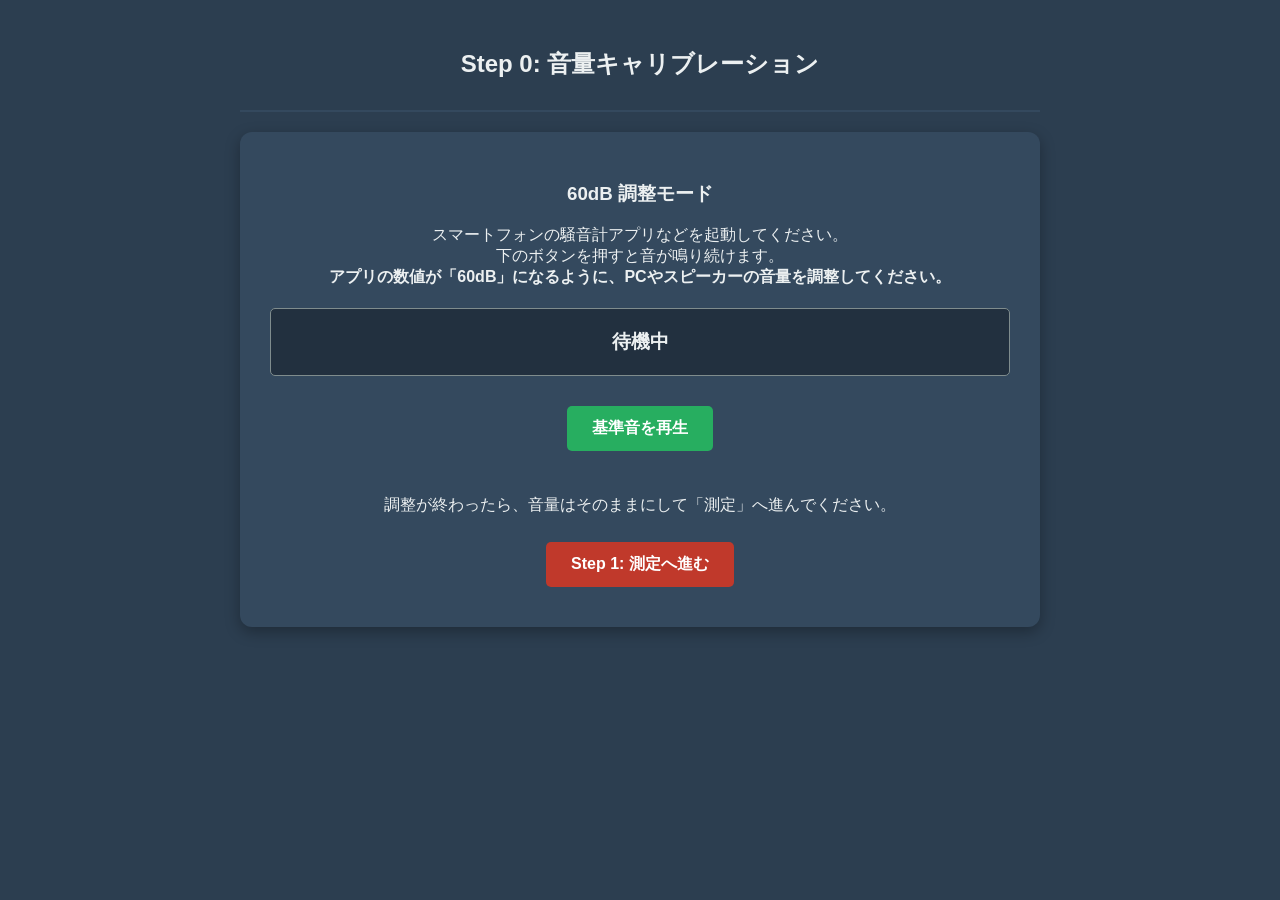
==== calibrate.html @ 786468cc "フォルダの整理" ====
<!DOCTYPE html>
<html lang="ja">
<head>
    <meta charset="UTF-8">
    <title>Step 0: Calibration</title>
    <link rel="stylesheet" href="css/style.css">
</head>
<body>
    <div class="container">
        <header>
            <h2>Step 0: 音量キャリブレーション</h2>
        </header>

        <div class="panel">
            <h3>60dB 調整モード</h3>
            <p>
                スマートフォンの騒音計アプリなどを起動してください。<br>
                下のボタンを押すと音が鳴り続けます。<br>
                <strong>アプリの数値が「60dB」になるように、PCやスピーカーの音量を調整してください。</strong>
            </p>
            
            <div id="statusBox" class="status-box">待機中</div>

            <button id="btnToggleRef" class="btn-primary">基準音を再生</button>
            <br><br>
            <p class="instruction">調整が終わったら、音量はそのままにして「測定」へ進んでください。</p>
            <button onclick="location.href='measure.html'" class="btn-secondary">Step 1: 測定へ進む</button>
        </div>
    </div>
    <script src="js/calibrate.js"></script>
</body>
</html>
---- css/style.css ----
/* style.css */
body {
    font-family: 'Helvetica Neue', Arial, sans-serif;
    background-color: #2c3e50;
    color: #ecf0f1;
    text-align: center;
    padding: 20px;
}

.container {
    max-width: 800px;
    margin: 0 auto;
}

header {
    margin-bottom: 20px;
    border-bottom: 2px solid #34495e;
    padding-bottom: 10px;
}

.panel {
    background: #34495e;
    padding: 30px;
    border-radius: 12px;
    box-shadow: 0 5px 15px rgba(0,0,0,0.3);
    margin-bottom: 20px;
}

.hidden { display: none !important; }

/* ボタン共通 */
button {
    padding: 12px 25px;
    font-size: 16px;
    border-radius: 5px;
    border: none;
    cursor: pointer;
    font-weight: bold;
    transition: 0.2s;
    margin: 10px;
}
.btn-primary { background-color: #27ae60; color: white; }
.btn-primary:hover { background-color: #2ecc71; }
.btn-primary:disabled { background-color: #7f8c8d; cursor: not-allowed; }
.btn-secondary { background-color: #c0392b; color: white; }

/* 測定用ステータス */
.status-box {
    background: #22303f;
    padding: 20px;
    margin: 20px 0;
    border-radius: 5px;
    border: 1px solid #7f8c8d;
    font-size: 1.2em;
    font-weight: bold;
}

/* ゲーム用ヘッダー情報 */
.game-header {
    display: flex;
    justify-content: space-around;
    background: #22303f;
    padding: 15px;
    border-radius: 8px;
    margin-bottom: 20px;
}
.stat-box { display: flex; flex-direction: column; }
.stat-box .label { font-size: 0.8em; color: #bdc3c7; }
.stat-box .value { font-size: 1.4em; font-weight: bold; color: #f1c40f; }

/* タイピングエリア */
.typing-area {
    background: #22303f;
    padding: 30px;
    border-radius: 8px;
    border: 2px solid #3e5871;
    margin-bottom: 20px;
}
.romaji-display {
    font-family: 'Courier New', monospace;
    font-size: 32px; /* 少し小さく調整 */
    font-weight: bold;
    letter-spacing: 2px;
    min-height: 50px;
    word-break: break-all;
}
.japanese-display {
    font-size: 24px;
    color: #95a5a6;
    margin-top: 10px;
}
.typed-char { color: #f1c40f; }
.untyped-char { color: #ecf0f1; opacity: 0.3; }

/* 聴覚フィードバック */
#hearingFeedback {
    position: fixed;
    top: 20px;
    right: 20px;
    padding: 15px 25px;
    border-radius: 8px;
    font-weight: bold;
    opacity: 0;
    transition: opacity 0.3s;
    z-index: 100;
}
.feedback-visible { opacity: 1 !important; }
.fb-good { background-color: #27ae60; color: white; }
.fb-miss { background-color: #c0392b; color: white; }
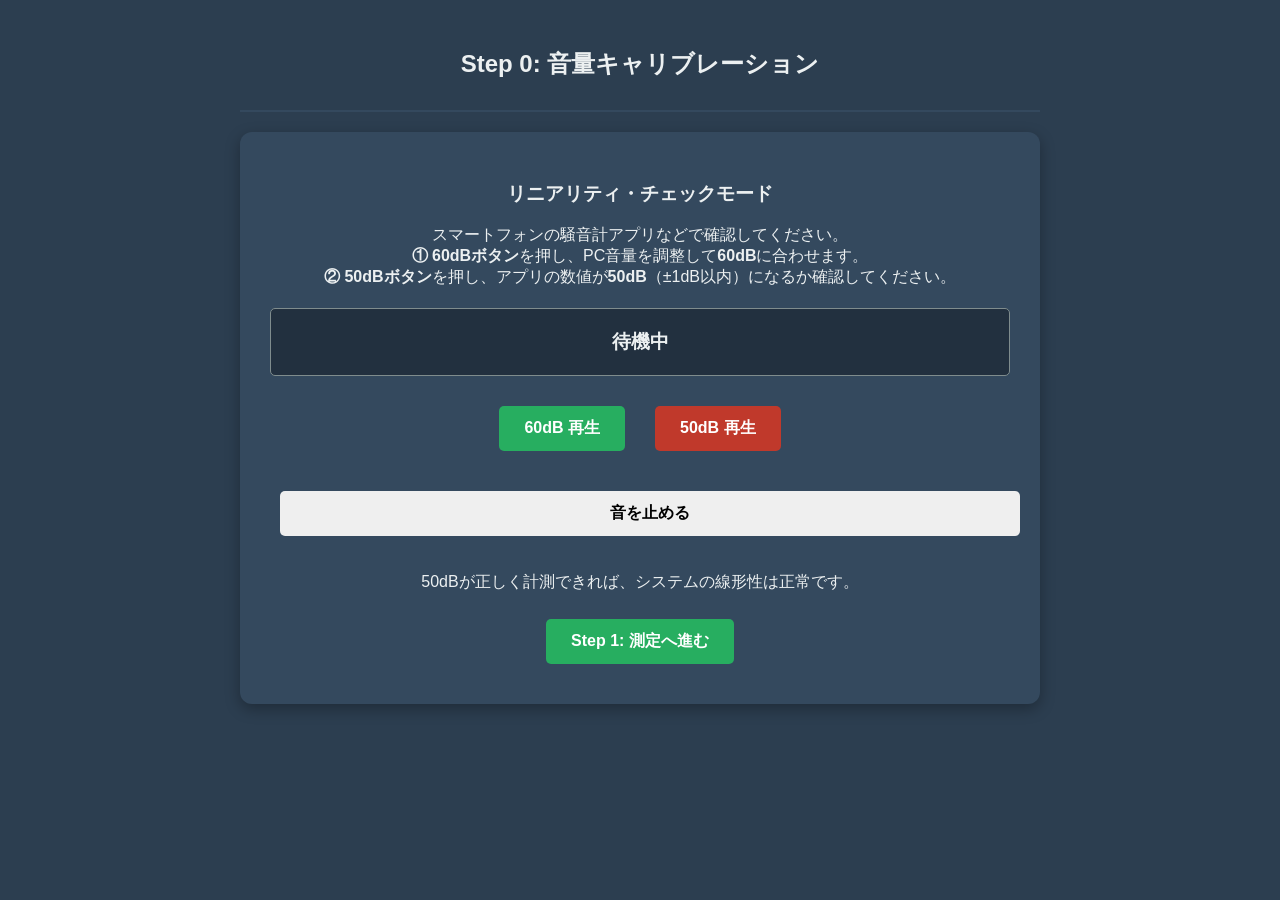
==== commit aabb59c9: "fix: 　スピーカーから出力する音を実験対象者が合わせることをやめ、固定するようにした。固定方法は、最初に60dbとなる音を出力し、それを音圧測定器で測定して60dbになるように測定する。それをクリ" ====
--- a/calibrate.html
+++ b/calibrate.html
@@ -12,19 +12,24 @@
         </header>
 
         <div class="panel">
-            <h3>60dB 調整モード</h3>
+            <h3>リニアリティ・チェックモード</h3>
             <p>
-                スマートフォンの騒音計アプリなどを起動してください。<br>
-                下のボタンを押すと音が鳴り続けます。<br>
-                <strong>アプリの数値が「60dB」になるように、PCやスピーカーの音量を調整してください。</strong>
+                スマートフォンの騒音計アプリなどで確認してください。<br>
+                <strong>① 60dBボタン</strong>を押し、PC音量を調整して<strong>60dB</strong>に合わせます。<br>
+                <strong>② 50dBボタン</strong>を押し、アプリの数値が<strong>50dB</strong>（±1dB以内）になるか確認してください。
             </p>
             
             <div id="statusBox" class="status-box">待機中</div>
 
-            <button id="btnToggleRef" class="btn-primary">基準音を再生</button>
-            <br><br>
-            <p class="instruction">調整が終わったら、音量はそのままにして「測定」へ進んでください。</p>
-            <button onclick="location.href='measure.html'" class="btn-secondary">Step 1: 測定へ進む</button>
+            <div style="display: flex; gap: 10px; justify-content: center; margin-bottom: 20px;">
+                <button id="btn60dB" class="btn-primary">60dB 再生</button>
+                <button id="btn50dB" class="btn-secondary">50dB 再生</button>
+            </div>
+            
+            <button id="btnStop" class="btn-danger" style="width: 100%; margin-bottom: 20px;">音を止める</button>
+
+            <p class="instruction">50dBが正しく計測できれば、システムの線形性は正常です。</p>
+            <button onclick="location.href='measure.html'" class="btn-primary">Step 1: 測定へ進む</button>
         </div>
     </div>
     <script src="js/calibrate.js"></script>
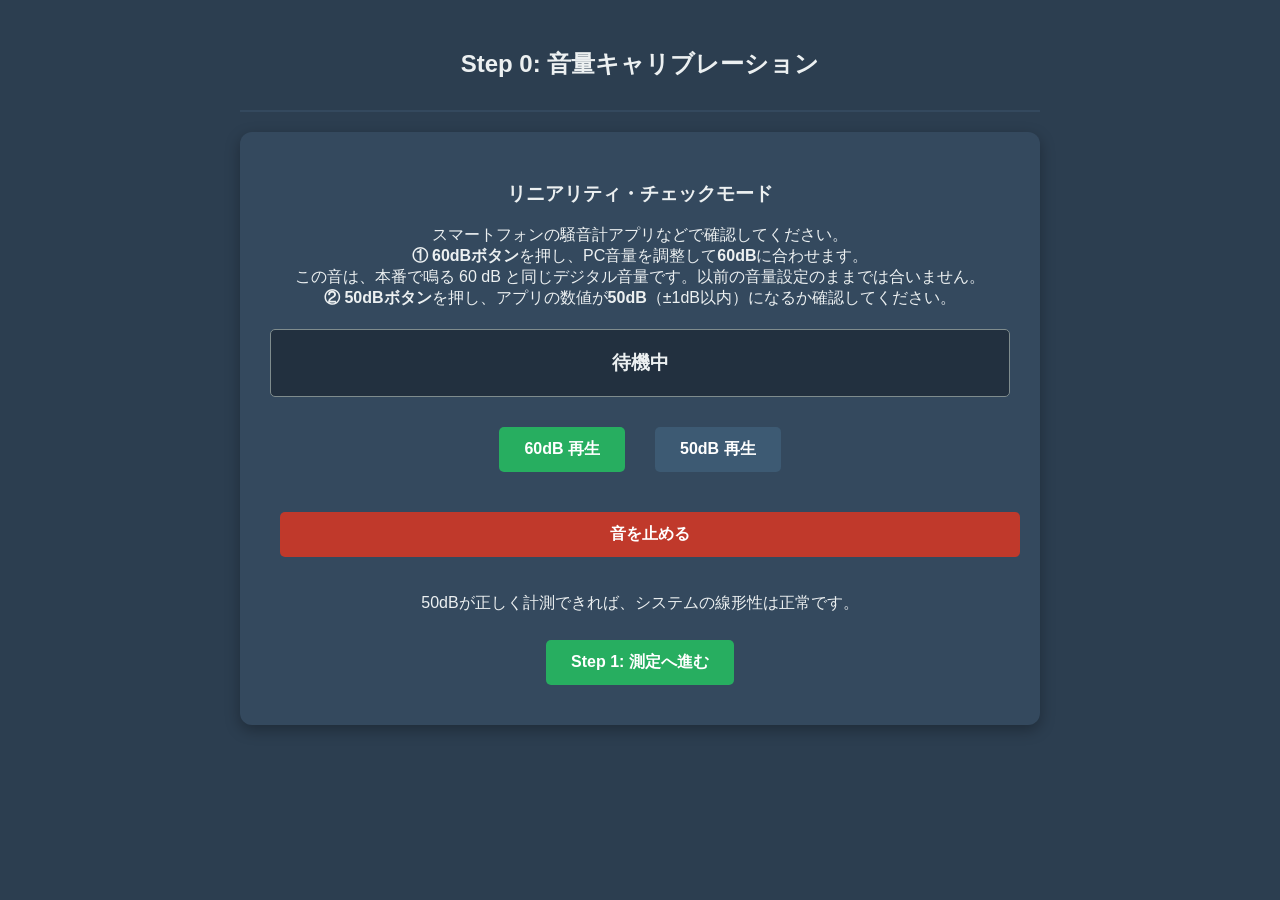
==== commit 62d9ef88: "fix: 校正と本番の音を揃え、二重課題は20音で終わらせる 画面では次の文字と段階を出し、スペースがボタンを押さないようにした。  Co-authored-by: Cursor <cursorage" ====
--- a/calibrate.html
+++ b/calibrate.html
@@ -16,6 +16,7 @@
             <p>
                 スマートフォンの騒音計アプリなどで確認してください。<br>
                 <strong>① 60dBボタン</strong>を押し、PC音量を調整して<strong>60dB</strong>に合わせます。<br>
+                この音は、本番で鳴る 60 dB と同じデジタル音量です。以前の音量設定のままでは合いません。<br>
                 <strong>② 50dBボタン</strong>を押し、アプリの数値が<strong>50dB</strong>（±1dB以内）になるか確認してください。
             </p>
             
@@ -32,6 +33,7 @@
             <button onclick="location.href='measure.html'" class="btn-primary">Step 1: 測定へ進む</button>
         </div>
     </div>
+    <script src="js/audio.js"></script>
     <script src="js/calibrate.js"></script>
 </body>
 </html>
--- a/css/style.css
+++ b/css/style.css
@@ -1,6 +1,6 @@
 /* style.css */
 body {
-    font-family: 'Helvetica Neue', Arial, sans-serif;
+    font-family: "Hiragino Sans", "Yu Gothic", "Helvetica Neue", Arial, sans-serif;
     background-color: #2c3e50;
     color: #ecf0f1;
     text-align: center;
@@ -39,10 +39,23 @@
     transition: 0.2s;
     margin: 10px;
 }
+button:focus-visible {
+    outline: 3px solid #f1c40f;
+    outline-offset: 3px;
+}
 .btn-primary { background-color: #27ae60; color: white; }
 .btn-primary:hover { background-color: #2ecc71; }
 .btn-primary:disabled { background-color: #7f8c8d; cursor: not-allowed; }
-.btn-secondary { background-color: #c0392b; color: white; }
+.btn-secondary { background-color: #3d5a73; color: white; }
+.btn-secondary:hover { background-color: #4e6d89; }
+.btn-danger { background-color: #c0392b; color: white; }
+.btn-danger:hover { background-color: #e74c3c; }
+.btn-block {
+    display: block;
+    width: 100%;
+    margin-left: 0;
+    margin-right: 0;
+}
 
 /* 測定用ステータス */
 .status-box {
@@ -66,7 +79,7 @@
 }
 .stat-box { display: flex; flex-direction: column; }
 .stat-box .label { font-size: 0.8em; color: #bdc3c7; }
-.stat-box .value { font-size: 1.4em; font-weight: bold; color: #f1c40f; }
+.stat-box .value { font-size: 1.15em; font-weight: bold; color: #d5dde6; }
 
 /* タイピングエリア */
 .typing-area {
@@ -89,8 +102,26 @@
     color: #95a5a6;
     margin-top: 10px;
 }
-.typed-char { color: #f1c40f; }
-.untyped-char { color: #ecf0f1; opacity: 0.3; }
+.typed-char { color: #7f8c9a; }
+.current-char {
+    color: #1c2833;
+    background: #f1c40f;
+    border-radius: 4px;
+    padding: 0 3px;
+}
+.untyped-char { color: #ecf0f1; }
+.step-label {
+    margin: 0 0 8px;
+    color: #f1c40f;
+    font-size: 0.95em;
+    letter-spacing: 0.04em;
+}
+.break-clock {
+    font-size: 3.2em;
+    font-weight: bold;
+    margin: 10px 0 0;
+    color: #f1c40f;
+}
 
 /* 聴覚フィードバック */
 #hearingFeedback {
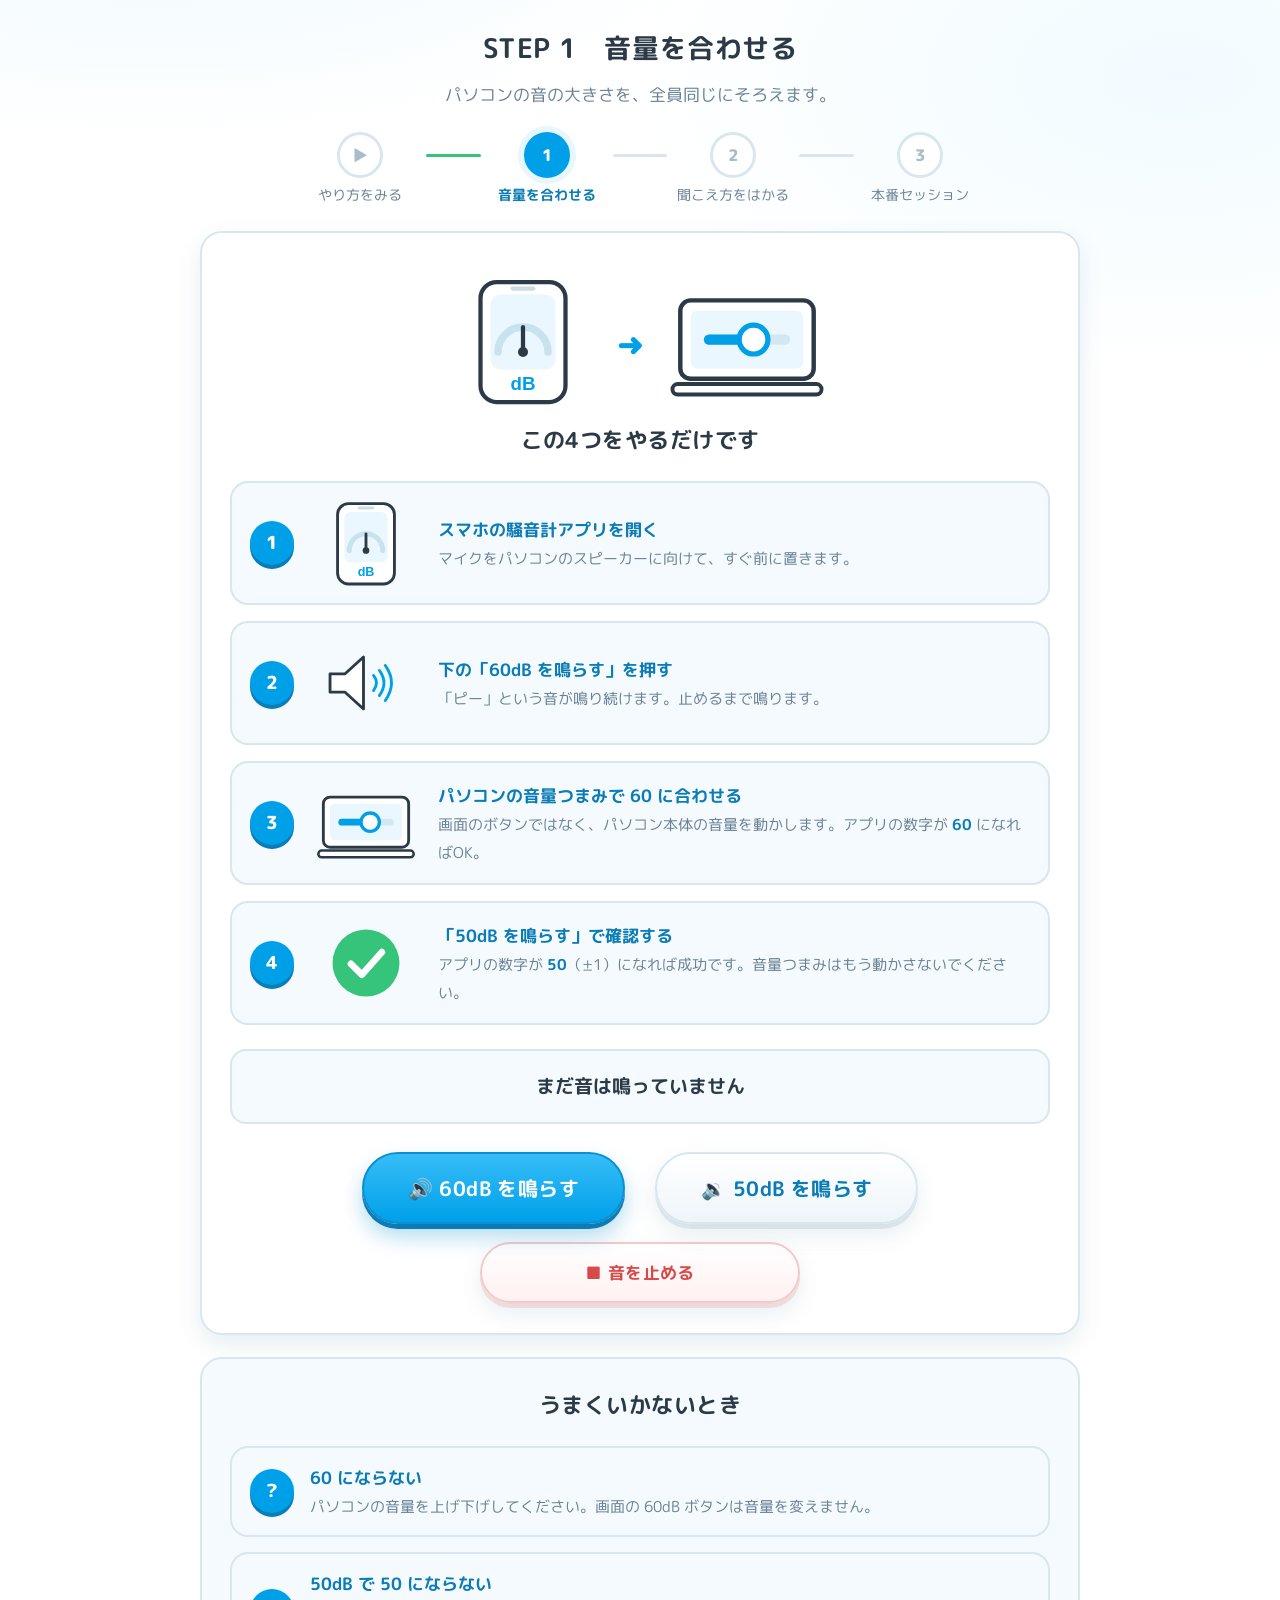
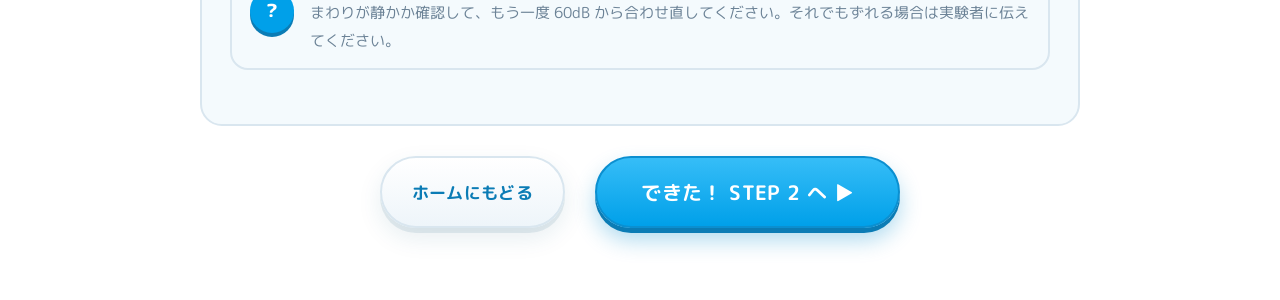
==== commit b97c89ae: "feat: 初めての被験者向けに、白背景・イラスト中心のUIへ刷新 文字だけの暗い画面では、初めての人がどの画面で何をするのか 分からなかった。説明ムービーのように、絵とアニメーションで 手順を見せる" ====
--- a/calibrate.html
+++ b/calibrate.html
@@ -2,38 +2,90 @@
 <html lang="ja">
 <head>
     <meta charset="UTF-8">
-    <title>Step 0: Calibration</title>
+    <meta name="viewport" content="width=device-width, initial-scale=1">
+    <title>STEP 1: 音量を合わせる</title>
+    <link rel="preconnect" href="https://fonts.googleapis.com">
+    <link rel="preconnect" href="https://fonts.gstatic.com" crossorigin>
+    <link href="https://fonts.googleapis.com/css2?family=M+PLUS+Rounded+1c:wght@500;700;800&display=swap" rel="stylesheet">
     <link rel="stylesheet" href="css/style.css">
 </head>
 <body>
     <div class="container">
         <header>
-            <h2>Step 0: 音量キャリブレーション</h2>
+            <h2>STEP 1　音量を合わせる</h2>
+            <p class="lead">パソコンの音の大きさを、全員同じにそろえます。</p>
         </header>
 
+        <div id="stepper" class="stepper" data-current="calibrate"></div>
+
         <div class="panel">
-            <h3>リニアリティ・チェックモード</h3>
-            <p>
-                スマートフォンの騒音計アプリなどで確認してください。<br>
-                <strong>① 60dBボタン</strong>を押し、PC音量を調整して<strong>60dB</strong>に合わせます。<br>
-                この音は、本番で鳴る 60 dB と同じデジタル音量です。以前の音量設定のままでは合いません。<br>
-                <strong>② 50dBボタン</strong>を押し、アプリの数値が<strong>50dB</strong>（±1dB以内）になるか確認してください。
-            </p>
-            
-            <div id="statusBox" class="status-box">待機中</div>
+            <div class="art-stage">
+                <span style="width:150px" data-art="phoneMeter"></span>
+                <span class="scene-arrow">➜</span>
+                <span style="width:170px" data-art="volumeSlider"></span>
+            </div>
 
-            <div style="display: flex; gap: 10px; justify-content: center; margin-bottom: 20px;">
-                <button id="btn60dB" class="btn-primary">60dB 再生</button>
-                <button id="btn50dB" class="btn-secondary">50dB 再生</button>
+            <h3>この4つをやるだけです</h3>
+            <div class="how-list">
+                <div class="how-item">
+                    <span class="how-num">1</span>
+                    <span class="how-art" data-art="phoneMeter"></span>
+                    <span class="how-text"><b>スマホの騒音計アプリを開く</b>
+                        <span class="small">マイクをパソコンのスピーカーに向けて、すぐ前に置きます。</span></span>
+                </div>
+                <div class="how-item">
+                    <span class="how-num">2</span>
+                    <span class="how-art" data-art="speaker"></span>
+                    <span class="how-text"><b>下の「60dB を鳴らす」を押す</b>
+                        <span class="small">「ピー」という音が鳴り続けます。止めるまで鳴ります。</span></span>
+                </div>
+                <div class="how-item">
+                    <span class="how-num">3</span>
+                    <span class="how-art" data-art="volumeSlider"></span>
+                    <span class="how-text"><b>パソコンの音量つまみで 60 に合わせる</b>
+                        <span class="small">画面のボタンではなく、パソコン本体の音量を動かします。アプリの数字が <b>60</b> になればOK。</span></span>
+                </div>
+                <div class="how-item">
+                    <span class="how-num">4</span>
+                    <span class="how-art" data-art="check"></span>
+                    <span class="how-text"><b>「50dB を鳴らす」で確認する</b>
+                        <span class="small">アプリの数字が <b>50</b>（±1）になれば成功です。音量つまみはもう動かさないでください。</span></span>
+                </div>
             </div>
-            
-            <button id="btnStop" class="btn-danger" style="width: 100%; margin-bottom: 20px;">音を止める</button>
 
-            <p class="instruction">50dBが正しく計測できれば、システムの線形性は正常です。</p>
-            <button onclick="location.href='measure.html'" class="btn-primary">Step 1: 測定へ進む</button>
+            <div id="statusBox" class="status-box">まだ音は鳴っていません</div>
+
+            <div class="btn-row">
+                <button id="btn60dB" class="btn-primary btn-big">🔊 60dB を鳴らす</button>
+                <button id="btn50dB" class="btn-secondary btn-big">🔉 50dB を鳴らす</button>
+            </div>
+            <button id="btnStop" class="btn-danger btn-block" style="max-width:320px;margin:10px auto 0;">■ 音を止める</button>
+        </div>
+
+        <div class="panel flat">
+            <h3>うまくいかないとき</h3>
+            <div class="how-list">
+                <div class="how-item" style="grid-template-columns:44px 1fr;">
+                    <span class="how-num">?</span>
+                    <span class="how-text"><b>60 にならない</b>
+                        <span class="small">パソコンの音量を上げ下げしてください。画面の 60dB ボタンは音量を変えません。</span></span>
+                </div>
+                <div class="how-item" style="grid-template-columns:44px 1fr;">
+                    <span class="how-num">?</span>
+                    <span class="how-text"><b>50dB で 50 にならない</b>
+                        <span class="small">まわりが静かか確認して、もう一度 60dB から合わせ直してください。それでもずれる場合は実験者に伝えてください。</span></span>
+                </div>
+            </div>
+        </div>
+
+        <div class="btn-row">
+            <button onclick="location.href='index.html'" class="btn-secondary">ホームにもどる</button>
+            <button id="btnNextStep" class="btn-primary btn-big">できた！ STEP 2 へ ▶</button>
         </div>
     </div>
+
+    <script src="js/ui.js"></script>
     <script src="js/audio.js"></script>
     <script src="js/calibrate.js"></script>
 </body>
-</html>+</html>
--- a/css/style.css
+++ b/css/style.css
@@ -1,55 +1,179 @@
-/* style.css */
+/* ==========================================
+   style.css
+   白背景・イラスト中心の「説明ムービー」風テーマ。
+   初めての被験者が読まずに分かることを優先する。
+   ========================================== */
+
+:root {
+    --blue: #00a0e9;
+    --blue-dark: #0b7cb5;
+    --blue-pale: #e8f6fe;
+    --ink: #2b3a46;
+    --sub: #6b8296;
+    --line: #d9e6ef;
+    --panel: #ffffff;
+    --tint: #f4fafd;
+    --yellow: #ffc93c;
+    --yellow-pale: #fff6dd;
+    --green: #35c47a;
+    --green-pale: #e5f8ee;
+    --red: #ff6b6b;
+    --red-pale: #ffecec;
+    --radius: 22px;
+    --shadow: 0 10px 24px rgba(23, 86, 120, 0.10);
+    --shadow-lift: 0 16px 32px rgba(23, 86, 120, 0.18);
+}
+
+* { box-sizing: border-box; }
+
+html { -webkit-text-size-adjust: 100%; }
+
 body {
-    font-family: "Hiragino Sans", "Yu Gothic", "Helvetica Neue", Arial, sans-serif;
-    background-color: #2c3e50;
-    color: #ecf0f1;
+    font-family: "M PLUS Rounded 1c", "Hiragino Maru Gothic ProN", "Hiragino Sans",
+                 "Yu Gothic UI", "Yu Gothic", "Meiryo", sans-serif;
+    background-color: #ffffff;
+    /* うすい水色の空気感。白背景のままだとカードの輪郭が消える。 */
+    background-image:
+        radial-gradient(900px 420px at 12% -8%, #eaf7fe 0%, rgba(255,255,255,0) 70%),
+        radial-gradient(760px 420px at 92% 4%, #f1fbff 0%, rgba(255,255,255,0) 72%);
+    background-repeat: no-repeat;
+    color: var(--ink);
     text-align: center;
-    padding: 20px;
+    font-size: 17px;
+    line-height: 1.85;
+    margin: 0;
+    padding: 28px 20px 64px;
 }
 
 .container {
-    max-width: 800px;
+    max-width: 880px;
     margin: 0 auto;
 }
 
+/* ==========================================
+   見出し
+   ========================================== */
 header {
-    margin-bottom: 20px;
-    border-bottom: 2px solid #34495e;
-    padding-bottom: 10px;
-}
-
+    margin-bottom: 22px;
+    padding-bottom: 0;
+    border-bottom: none;
+}
+
+h1, h2, h3 {
+    letter-spacing: 0.02em;
+    line-height: 1.5;
+    margin: 0 0 10px;
+}
+
+h1 { font-size: 2.1em; }
+h2 { font-size: 1.6em; }
+h3 { font-size: 1.28em; }
+
+.page-title {
+    display: inline-flex;
+    align-items: center;
+    gap: 14px;
+    justify-content: center;
+}
+
+.page-title svg { flex: none; }
+
+.lead {
+    color: var(--sub);
+    margin: 0 auto;
+    max-width: 30em;
+}
+
+/* ==========================================
+   パネル（カード）
+   ========================================== */
 .panel {
-    background: #34495e;
-    padding: 30px;
-    border-radius: 12px;
-    box-shadow: 0 5px 15px rgba(0,0,0,0.3);
-    margin-bottom: 20px;
+    background: var(--panel);
+    border: 2px solid var(--line);
+    padding: 30px 28px;
+    border-radius: var(--radius);
+    box-shadow: var(--shadow);
+    margin-bottom: 22px;
+    animation: panel-in 0.42s cubic-bezier(0.22, 1.2, 0.4, 1) both;
+}
+
+@keyframes panel-in {
+    from { opacity: 0; transform: translateY(14px) scale(0.985); }
+    to   { opacity: 1; transform: none; }
+}
+
+.panel.flat {
+    background: var(--tint);
+    box-shadow: none;
 }
 
 .hidden { display: none !important; }
 
-/* ボタン共通 */
+.instruction {
+    color: var(--sub);
+    font-size: 0.97em;
+}
+
+strong { color: var(--blue-dark); }
+
+/* ==========================================
+   ボタン（Wii のメニュー風のふくらんだ丸ボタン）
+   ========================================== */
 button {
-    padding: 12px 25px;
-    font-size: 16px;
-    border-radius: 5px;
-    border: none;
+    font-family: inherit;
+    padding: 15px 30px;
+    font-size: 1.02em;
+    border-radius: 999px;
+    border: 2px solid var(--line);
+    background: linear-gradient(#ffffff, #eef5fa);
+    color: var(--blue-dark);
     cursor: pointer;
-    font-weight: bold;
-    transition: 0.2s;
-    margin: 10px;
-}
+    font-weight: 700;
+    letter-spacing: 0.02em;
+    transition: transform 0.16s cubic-bezier(0.22, 1.2, 0.4, 1), box-shadow 0.16s, background 0.16s, border-color 0.16s;
+    margin: 8px;
+    box-shadow: 0 5px 0 rgba(23, 86, 120, 0.10), var(--shadow);
+}
+button:hover {
+    transform: translateY(-3px);
+    box-shadow: 0 8px 0 rgba(23, 86, 120, 0.10), var(--shadow-lift);
+}
+button:active { transform: translateY(2px); box-shadow: 0 2px 0 rgba(23, 86, 120, 0.10); }
 button:focus-visible {
-    outline: 3px solid #f1c40f;
+    outline: 4px solid var(--yellow);
     outline-offset: 3px;
 }
-.btn-primary { background-color: #27ae60; color: white; }
-.btn-primary:hover { background-color: #2ecc71; }
-.btn-primary:disabled { background-color: #7f8c8d; cursor: not-allowed; }
-.btn-secondary { background-color: #3d5a73; color: white; }
-.btn-secondary:hover { background-color: #4e6d89; }
-.btn-danger { background-color: #c0392b; color: white; }
-.btn-danger:hover { background-color: #e74c3c; }
+
+.btn-primary {
+    background: linear-gradient(#36bdf7, var(--blue));
+    border-color: #0b8fd0;
+    color: #ffffff;
+    box-shadow: 0 5px 0 #0b7cb5, 0 12px 22px rgba(0, 140, 205, 0.32);
+}
+.btn-primary:hover {
+    background: linear-gradient(#52c9fa, #0aaaf0);
+    box-shadow: 0 8px 0 #0b7cb5, 0 18px 30px rgba(0, 140, 205, 0.36);
+}
+.btn-primary:active { box-shadow: 0 2px 0 #0b7cb5; }
+.btn-primary:disabled {
+    background: linear-gradient(#f3f7fa, #e6edf2);
+    border-color: var(--line);
+    color: #a9bccb;
+    box-shadow: 0 5px 0 rgba(23, 86, 120, 0.06);
+    cursor: not-allowed;
+    transform: none;
+}
+
+.btn-secondary { background: linear-gradient(#ffffff, #eef5fa); color: var(--blue-dark); }
+
+.btn-danger {
+    background: linear-gradient(#ffffff, #fff1f1);
+    border-color: #f6c9c9;
+    color: #d84a4a;
+    box-shadow: 0 5px 0 rgba(216, 74, 74, 0.14), var(--shadow);
+}
+.btn-danger:hover { background: linear-gradient(#fffafa, #ffe3e3); }
+
 .btn-block {
     display: block;
     width: 100%;
@@ -57,84 +181,722 @@
     margin-right: 0;
 }
 
-/* 測定用ステータス */
+.btn-big { font-size: 1.18em; padding: 19px 44px; }
+
+.btn-row {
+    display: flex;
+    gap: 14px;
+    justify-content: center;
+    flex-wrap: wrap;
+}
+
+/* ==========================================
+   進行バー（いま何番目か）
+   ========================================== */
+.stepper {
+    display: flex;
+    align-items: flex-start;
+    justify-content: center;
+    gap: 6px;
+    margin: 0 auto 26px;
+    max-width: 680px;
+}
+.stepper-item {
+    display: flex;
+    flex-direction: column;
+    align-items: center;
+    gap: 7px;
+    width: 120px;
+    color: var(--sub);
+    font-size: 0.84em;
+    line-height: 1.4;
+    text-decoration: none;
+}
+.stepper-dot {
+    width: 46px;
+    height: 46px;
+    border-radius: 50%;
+    border: 3px solid var(--line);
+    background: #ffffff;
+    display: grid;
+    place-items: center;
+    font-weight: 800;
+    font-size: 1.02rem;
+    color: #a9bccb;
+    transition: 0.25s;
+}
+.stepper-item.done .stepper-dot {
+    border-color: var(--green);
+    background: var(--green);
+    color: #ffffff;
+}
+.stepper-item.done { color: var(--green); }
+.stepper-item.current .stepper-dot {
+    border-color: var(--blue);
+    background: var(--blue);
+    color: #ffffff;
+    box-shadow: 0 0 0 6px var(--blue-pale);
+    animation: dot-pulse 1.8s ease-in-out infinite;
+}
+.stepper-item.current { color: var(--blue-dark); font-weight: 700; }
+.stepper-line {
+    flex: 1;
+    height: 3px;
+    border-radius: 2px;
+    background: var(--line);
+    margin-top: 22px;
+    min-width: 12px;
+}
+.stepper-line.done { background: var(--green); }
+
+@keyframes dot-pulse {
+    0%, 100% { box-shadow: 0 0 0 6px var(--blue-pale); }
+    50%      { box-shadow: 0 0 0 12px rgba(0, 160, 233, 0.12); }
+}
+
+/* ==========================================
+   説明カード（番号つき・イラスト入り）
+   ========================================== */
+.how-list {
+    display: grid;
+    gap: 16px;
+    margin: 24px 0;
+    text-align: left;
+}
+.how-item {
+    display: grid;
+    grid-template-columns: 44px 112px 1fr;
+    align-items: center;
+    gap: 16px;
+    background: var(--tint);
+    border: 2px solid var(--line);
+    border-radius: 18px;
+    padding: 14px 18px;
+    animation: panel-in 0.5s cubic-bezier(0.22, 1.2, 0.4, 1) both;
+}
+.how-item:nth-child(2) { animation-delay: 0.08s; }
+.how-item:nth-child(3) { animation-delay: 0.16s; }
+.how-item:nth-child(4) { animation-delay: 0.24s; }
+.how-num {
+    width: 44px;
+    height: 44px;
+    border-radius: 50%;
+    background: var(--blue);
+    color: #fff;
+    font-weight: 800;
+    display: grid;
+    place-items: center;
+    font-size: 1.1rem;
+    box-shadow: 0 4px 0 #0b7cb5;
+}
+.how-art {
+    width: 112px;
+    height: 92px;
+    display: grid;
+    place-items: center;
+}
+.how-art svg { width: 100%; height: 100%; }
+.how-text { font-size: 0.99em; }
+.how-text b { color: var(--blue-dark); }
+.how-text .small { display: block; color: var(--sub); font-size: 0.88em; }
+
+/* ==========================================
+   大きなイラスト置き場
+   ========================================== */
+.art-stage {
+    display: flex;
+    align-items: center;
+    justify-content: center;
+    gap: 14px;
+    flex-wrap: wrap;
+    padding: 6px 0 2px;
+}
+.art-stage > span { display: block; }
+.art-stage svg { max-width: 100%; height: auto; }
+.art-float { animation: float 3.6s ease-in-out infinite; }
+
+@keyframes float {
+    0%, 100% { transform: translateY(0); }
+    50%      { transform: translateY(-7px); }
+}
+
+/* ==========================================
+   メニュー（ホームの大きな選択カード）
+   ========================================== */
+.menu-grid {
+    display: grid;
+    grid-template-columns: repeat(auto-fit, minmax(230px, 1fr));
+    gap: 18px;
+    margin-top: 6px;
+}
+.menu-card {
+    appearance: none;
+    margin: 0;
+    padding: 22px 18px 20px;
+    border-radius: 20px;
+    border: 2px solid var(--line);
+    background: #ffffff;
+    box-shadow: 0 6px 0 rgba(23, 86, 120, 0.08), var(--shadow);
+    display: flex;
+    flex-direction: column;
+    align-items: center;
+    gap: 8px;
+    text-align: center;
+    color: var(--ink);
+}
+.menu-card:hover { border-color: var(--blue); }
+.menu-card .menu-art { width: 128px; height: 104px; }
+.menu-card .menu-art svg { width: 100%; height: 100%; }
+.menu-card .menu-step {
+    color: var(--blue);
+    font-size: 0.82em;
+    font-weight: 800;
+    letter-spacing: 0.08em;
+}
+.menu-card .menu-name { font-size: 1.12em; font-weight: 800; }
+.menu-card .menu-desc { color: var(--sub); font-size: 0.88em; font-weight: 500; line-height: 1.6; }
+.menu-card .menu-time {
+    color: var(--blue-dark);
+    background: var(--blue-pale);
+    border-radius: 999px;
+    padding: 2px 12px;
+    font-size: 0.8em;
+}
+.menu-card .menu-done {
+    color: var(--green);
+    background: var(--green-pale);
+    border-radius: 999px;
+    padding: 2px 12px;
+    font-size: 0.8em;
+}
+
+/* ==========================================
+   吹き出し（キャラのセリフ・状態表示）
+   ========================================== */
+.bubble {
+    position: relative;
+    display: inline-block;
+    background: var(--yellow-pale);
+    border: 2px solid #f3dca2;
+    color: #8a6500;
+    border-radius: 18px;
+    padding: 14px 22px;
+    font-weight: 700;
+    max-width: 34em;
+}
+.bubble::after {
+    content: "";
+    position: absolute;
+    left: 50%;
+    bottom: -11px;
+    transform: translateX(-50%);
+    border-left: 11px solid transparent;
+    border-right: 11px solid transparent;
+    border-top: 11px solid var(--yellow-pale);
+}
+
+/* ==========================================
+   状態表示（測定・校正）
+   ========================================== */
 .status-box {
-    background: #22303f;
-    padding: 20px;
+    background: var(--tint);
+    color: var(--ink);
+    padding: 18px 20px;
     margin: 20px 0;
-    border-radius: 5px;
-    border: 1px solid #7f8c8d;
-    font-size: 1.2em;
-    font-weight: bold;
-}
-
-/* ゲーム用ヘッダー情報 */
+    border-radius: 16px;
+    border: 2px solid var(--line);
+    font-size: 1.12em;
+    font-weight: 700;
+    transition: 0.25s;
+}
+.status-box.is-playing {
+    background: var(--yellow-pale);
+    border-color: #f3dca2;
+    color: #8a6500;
+}
+.status-box.is-ok {
+    background: var(--green-pale);
+    border-color: #b6e9cd;
+    color: #1d8a55;
+}
+.status-box.is-error {
+    background: var(--red-pale);
+    border-color: #f8c9c9;
+    color: #c0392b;
+}
+
+/* 読み込み状況 */
+.load-status {
+    display: inline-flex;
+    align-items: center;
+    gap: 10px;
+    margin: 0 auto 18px;
+    padding: 10px 20px;
+    border-radius: 999px;
+    background: var(--tint);
+    border: 2px solid var(--line);
+    color: var(--sub);
+    font-size: 0.92em;
+    font-weight: 700;
+}
+
+/* ==========================================
+   ゲーム中のヘッダー情報
+   ========================================== */
 .game-header {
     display: flex;
-    justify-content: space-around;
-    background: #22303f;
-    padding: 15px;
-    border-radius: 8px;
-    margin-bottom: 20px;
-}
-.stat-box { display: flex; flex-direction: column; }
-.stat-box .label { font-size: 0.8em; color: #bdc3c7; }
-.stat-box .value { font-size: 1.15em; font-weight: bold; color: #d5dde6; }
-
-/* タイピングエリア */
+    justify-content: center;
+    gap: 12px;
+    flex-wrap: wrap;
+    background: transparent;
+    padding: 0;
+    margin-bottom: 18px;
+}
+.stat-box {
+    display: flex;
+    flex-direction: column;
+    align-items: center;
+    gap: 2px;
+    min-width: 150px;
+    background: var(--tint);
+    border: 2px solid var(--line);
+    border-radius: 16px;
+    padding: 10px 16px;
+}
+.stat-box .icon { height: 26px; }
+.stat-box .label { font-size: 0.8em; color: var(--sub); font-weight: 700; }
+.stat-box .value { font-size: 1.32em; font-weight: 800; color: var(--blue-dark); font-variant-numeric: tabular-nums; }
+
+/* ==========================================
+   タイピングエリア
+   ========================================== */
 .typing-area {
-    background: #22303f;
-    padding: 30px;
-    border-radius: 8px;
-    border: 2px solid #3e5871;
-    margin-bottom: 20px;
+    background: #ffffff;
+    padding: 26px 24px 30px;
+    border-radius: 20px;
+    border: 3px solid var(--blue-pale);
+    box-shadow: inset 0 2px 0 #fff, var(--shadow);
+    margin-bottom: 18px;
 }
 .romaji-display {
-    font-family: 'Courier New', monospace;
-    font-size: 32px; /* 少し小さく調整 */
-    font-weight: bold;
+    font-family: "SFMono-Regular", "Consolas", "Courier New", monospace;
+    font-size: 34px;
+    font-weight: 700;
     letter-spacing: 2px;
     min-height: 50px;
     word-break: break-all;
 }
 .japanese-display {
-    font-size: 24px;
-    color: #95a5a6;
-    margin-top: 10px;
-}
-.typed-char { color: #7f8c9a; }
+    font-size: 26px;
+    color: var(--ink);
+    margin-top: 14px;
+    line-height: 2.6;
+    font-weight: 700;
+}
+.japanese-display ruby { ruby-position: over; }
+.japanese-display rt {
+    font-size: 0.45em;
+    line-height: 1;
+    color: var(--blue);
+    font-weight: 700;
+}
+.typed-char { color: #bcccd8; }
 .current-char {
-    color: #1c2833;
-    background: #f1c40f;
-    border-radius: 4px;
-    padding: 0 3px;
-}
-.untyped-char { color: #ecf0f1; }
+    color: #ffffff;
+    background: var(--blue);
+    border-radius: 6px;
+    padding: 0 4px;
+    box-shadow: 0 3px 0 #0b7cb5;
+}
+.untyped-char { color: var(--ink); }
+
 .step-label {
-    margin: 0 0 8px;
-    color: #f1c40f;
-    font-size: 0.95em;
+    margin: 0 0 10px;
+    display: inline-block;
+    color: var(--blue-dark);
+    background: var(--blue-pale);
+    border-radius: 999px;
+    padding: 3px 16px;
+    font-size: 0.86em;
+    font-weight: 800;
     letter-spacing: 0.04em;
 }
+
+/* ==========================================
+   休憩
+   ========================================== */
 .break-clock {
-    font-size: 3.2em;
-    font-weight: bold;
-    margin: 10px 0 0;
-    color: #f1c40f;
-}
-
-/* 聴覚フィードバック */
+    font-size: 3.4em;
+    font-weight: 800;
+    margin: 6px 0 0;
+    color: var(--blue-dark);
+    font-variant-numeric: tabular-nums;
+}
+
+/* ==========================================
+   聴覚フィードバック（回答後に出る大きな表示）
+   ========================================== */
 #hearingFeedback {
     position: fixed;
-    top: 20px;
-    right: 20px;
-    padding: 15px 25px;
-    border-radius: 8px;
-    font-weight: bold;
+    top: 24px;
+    left: 50%;
+    transform: translate(-50%, -16px) scale(0.92);
+    padding: 16px 34px;
+    border-radius: 999px;
+    font-weight: 800;
+    font-size: 1.25em;
+    line-height: 1.5;
     opacity: 0;
-    transition: opacity 0.3s;
+    pointer-events: none;
+    transition: opacity 0.22s, transform 0.22s cubic-bezier(0.22, 1.2, 0.4, 1);
     z-index: 100;
-}
-.feedback-visible { opacity: 1 !important; }
-.fb-good { background-color: #27ae60; color: white; }
-.fb-miss { background-color: #c0392b; color: white; }
+    border: 3px solid #ffffff;
+    box-shadow: var(--shadow-lift);
+}
+.feedback-visible { opacity: 1 !important; transform: translate(-50%, 0) scale(1) !important; }
+.fb-good { background: var(--green); color: #ffffff; }
+.fb-miss { background: var(--red); color: #ffffff; }
+
+/* ==========================================
+   アニメーション部品（SVG の中で使う）
+   ========================================== */
+.spin { animation: spin 2.4s linear infinite; transform-origin: center; }
+@keyframes spin { to { transform: rotate(360deg); } }
+
+.wave { animation: wave 1.6s ease-out infinite; transform-origin: center; }
+.wave-2 { animation-delay: 0.32s; }
+.wave-3 { animation-delay: 0.64s; }
+@keyframes wave {
+    0%   { opacity: 0;   transform: scale(0.55); }
+    35%  { opacity: 0.95; }
+    100% { opacity: 0;   transform: scale(1.35); }
+}
+
+.blink { animation: blink 1.3s ease-in-out infinite; }
+@keyframes blink { 0%, 100% { opacity: 1; } 50% { opacity: 0.25; } }
+
+.press { animation: press 1.5s ease-in-out infinite; }
+@keyframes press {
+    0%, 55%, 100% { transform: translateY(0); }
+    68%           { transform: translateY(5px); }
+}
+
+.bob { animation: bob 2.2s ease-in-out infinite; transform-origin: center; }
+@keyframes bob {
+    0%, 100% { transform: translateY(0) rotate(0deg); }
+    50%      { transform: translateY(-5px) rotate(-3deg); }
+}
+
+.needle { animation: needle 3.4s ease-in-out infinite; transform-origin: 60px 64px; }
+@keyframes needle {
+    0%, 100% { transform: rotate(-38deg); }
+    45%, 60% { transform: rotate(6deg); }
+}
+
+.type-hand { animation: type-hand 0.9s ease-in-out infinite; transform-origin: center; }
+@keyframes type-hand {
+    0%, 100% { transform: translateY(0); }
+    50%      { transform: translateY(4px); }
+}
+
+.rise { animation: rise 2.6s ease-in-out infinite; }
+@keyframes rise {
+    0%   { opacity: 0; transform: translateY(6px); }
+    25%  { opacity: 1; }
+    100% { opacity: 0; transform: translateY(-16px); }
+}
+.rise-2 { animation-delay: 0.8s; }
+.rise-3 { animation-delay: 1.6s; }
+
+.pop { animation: pop 0.55s cubic-bezier(0.22, 1.4, 0.4, 1) both; }
+@keyframes pop {
+    from { opacity: 0; transform: scale(0.5); }
+    to   { opacity: 1; transform: scale(1); }
+}
+
+.steam { animation: steam 2.8s ease-in-out infinite; }
+.steam-2 { animation-delay: 0.9s; }
+@keyframes steam {
+    0%   { opacity: 0; transform: translateY(4px) scaleX(0.9); }
+    35%  { opacity: 0.8; }
+    100% { opacity: 0; transform: translateY(-14px) scaleX(1.15); }
+}
+
+/* 動きを減らす設定を尊重する */
+@media (prefers-reduced-motion: reduce) {
+    *, *::before, *::after {
+        animation-duration: 0.001s !important;
+        animation-iteration-count: 1 !important;
+        transition-duration: 0.001s !important;
+    }
+}
+
+/* ==========================================
+   せまい画面
+   ========================================== */
+@media (max-width: 640px) {
+    body { font-size: 16px; padding: 18px 14px 48px; }
+    .panel { padding: 22px 16px; border-radius: 18px; }
+    .how-item { grid-template-columns: 38px 1fr; grid-template-rows: auto auto; }
+    .how-art { display: none; }
+    .stepper-item { width: 78px; font-size: 0.76em; }
+    .romaji-display { font-size: 27px; }
+    .japanese-display { font-size: 22px; }
+    h1 { font-size: 1.6em; }
+}
+
+/* ==========================================
+   やり方ムービー（howto.html）
+   ========================================== */
+.movie {
+    position: relative;
+    background: #ffffff;
+    border: 2px solid var(--line);
+    border-radius: 26px;
+    box-shadow: var(--shadow);
+    padding: 26px 24px 20px;
+    overflow: hidden;
+}
+.movie-bar {
+    position: absolute;
+    top: 0;
+    left: 0;
+    height: 6px;
+    background: var(--blue);
+    width: 0;
+    transition: width 0.2s linear;
+}
+.movie-chapter {
+    display: inline-block;
+    color: var(--blue);
+    font-size: 0.84em;
+    font-weight: 800;
+    letter-spacing: 0.1em;
+}
+.scene {
+    display: none;
+    animation: scene-in 0.5s cubic-bezier(0.22, 1.2, 0.4, 1) both;
+}
+.scene.active { display: block; }
+@keyframes scene-in {
+    from { opacity: 0; transform: translateX(26px); }
+    to   { opacity: 1; transform: none; }
+}
+.scene-art {
+    display: flex;
+    align-items: center;
+    justify-content: center;
+    gap: 10px;
+    min-height: 215px;
+    flex-wrap: wrap;
+}
+.scene-art > span { display: block; width: 215px; max-width: 42vw; }
+.scene-art > span.wide { width: 330px; max-width: 72vw; }
+.scene-art svg { width: 100%; height: auto; }
+.scene-arrow {
+    width: 36px !important;
+    color: var(--blue);
+    font-size: 1.8em;
+    font-weight: 800;
+    animation: nudge 1.4s ease-in-out infinite;
+}
+@keyframes nudge {
+    0%, 100% { transform: translateX(0); }
+    50%      { transform: translateX(7px); }
+}
+.scene h2 { margin-top: 6px; }
+.scene p {
+    color: var(--sub);
+    max-width: 30em;
+    margin: 0 auto;
+}
+.scene .point {
+    display: inline-block;
+    margin-top: 14px;
+    background: var(--yellow-pale);
+    border: 2px solid #f3dca2;
+    color: #8a6500;
+    border-radius: 14px;
+    padding: 10px 20px;
+    font-weight: 700;
+    font-size: 0.95em;
+}
+.dots {
+    display: flex;
+    justify-content: center;
+    gap: 9px;
+    margin: 18px 0 4px;
+}
+.dot {
+    width: 11px;
+    height: 11px;
+    border-radius: 50%;
+    background: var(--line);
+    border: none;
+    padding: 0;
+    margin: 0;
+    box-shadow: none;
+    cursor: pointer;
+    transition: 0.2s;
+}
+.dot:hover { transform: none; box-shadow: none; background: #b9d2e0; }
+.dot.active { background: var(--blue); transform: scale(1.35); }
+.dot.seen { background: #9fd4f0; }
+.movie-controls {
+    display: flex;
+    align-items: center;
+    justify-content: center;
+    gap: 10px;
+    flex-wrap: wrap;
+}
+.movie-controls button { padding: 12px 24px; font-size: 0.96em; }
+.movie-hint { color: var(--sub); font-size: 0.86em; margin-top: 12px; }
+
+/* ==========================================
+   測定中の大きな数字（measure.html）
+   ========================================== */
+.big-step {
+    display: none;
+    background: var(--tint);
+    border: 2px solid var(--line);
+    border-radius: 18px;
+    padding: 14px 20px 18px;
+    margin: 18px 0;
+}
+.big-step .big-step-label { color: var(--sub); font-size: 0.88em; font-weight: 700; }
+.big-step-value {
+    font-size: 4.4em;
+    font-weight: 800;
+    line-height: 1.1;
+    color: var(--blue);
+    font-variant-numeric: tabular-nums;
+}
+.big-step-meter {
+    display: flex;
+    gap: 4px;
+    justify-content: center;
+    margin-top: 6px;
+}
+.big-step-meter i {
+    display: block;
+    width: 10px;
+    height: 16px;
+    border-radius: 3px;
+    background: var(--line);
+}
+.big-step-meter i.on { background: var(--blue); }
+
+/* 読み込み中のくるくる */
+.spinner {
+    width: 44px;
+    height: 44px;
+    margin: 0 auto 12px;
+    border-radius: 50%;
+    border: 5px solid var(--line);
+    border-top-color: var(--blue);
+    animation: spin 0.9s linear infinite;
+}
+
+/* ==========================================
+   セッションの流れ（game.html）
+   ========================================== */
+.flow {
+    display: flex;
+    align-items: stretch;
+    justify-content: center;
+    gap: 5px;
+    flex-wrap: wrap;
+    margin: 18px 0 6px;
+}
+.flow-item {
+    flex: 0 0 auto;
+    width: 78px;
+    background: var(--tint);
+    border: 2px solid var(--line);
+    border-radius: 14px;
+    padding: 8px 4px 7px;
+    color: var(--sub);
+    font-size: 0.74em;
+    font-weight: 700;
+    line-height: 1.35;
+}
+.flow-item .flow-icon { font-size: 1.5em; line-height: 1.3; display: block; }
+.flow-item.done { background: var(--green-pale); border-color: #b6e9cd; color: #1d8a55; }
+.flow-item.current {
+    background: var(--blue);
+    border-color: #0b8fd0;
+    color: #ffffff;
+    box-shadow: 0 5px 0 #0b7cb5;
+    transform: translateY(-3px);
+}
+.flow-item.rest { width: 56px; }
+
+/* 進捗バー */
+.progress-track {
+    height: 14px;
+    border-radius: 999px;
+    background: var(--tint);
+    border: 2px solid var(--line);
+    overflow: hidden;
+    margin: 0 auto 18px;
+    max-width: 520px;
+}
+.progress-fill {
+    height: 100%;
+    width: 0;
+    border-radius: 999px;
+    background: linear-gradient(90deg, #5ccbf9, var(--blue));
+    transition: width 0.3s ease-out;
+}
+
+/* いま鳴っているもの・押すキーの常設ガイド */
+.play-guide {
+    display: flex;
+    align-items: center;
+    justify-content: center;
+    gap: 18px;
+    flex-wrap: wrap;
+    background: var(--tint);
+    border: 2px solid var(--line);
+    border-radius: 18px;
+    padding: 12px 18px;
+    margin-bottom: 18px;
+}
+.play-guide .guide-art { width: 84px; }
+.play-guide .guide-art.wide { width: 128px; }
+.play-guide .guide-art svg { width: 100%; height: auto; }
+.play-guide .guide-text { text-align: left; font-size: 0.92em; font-weight: 700; color: var(--ink); }
+.play-guide .guide-text span { display: block; color: var(--sub); font-weight: 500; font-size: 0.88em; }
+
+/* 結果の読みかた */
+.result-list {
+    display: grid;
+    gap: 10px;
+    text-align: left;
+    margin-bottom: 20px;
+}
+.result-row {
+    display: flex;
+    align-items: baseline;
+    justify-content: space-between;
+    gap: 12px;
+    background: var(--tint);
+    border: 2px solid var(--line);
+    border-radius: 14px;
+    padding: 12px 18px;
+}
+.result-row .result-name { font-weight: 700; }
+.result-row .result-name span { display: block; color: var(--sub); font-size: 0.8em; font-weight: 500; }
+.result-row strong { font-size: 1.3em; color: var(--blue-dark); font-variant-numeric: tabular-nums; }
+.result-row.sub strong { font-size: 1em; color: var(--sub); }
+
+/* 流れ表示のアイコン（SVG） */
+.flow-item .flow-icon {
+    display: flex;
+    justify-content: center;
+    align-items: center;
+    gap: 2px;
+    height: 20px;
+    margin-bottom: 4px;
+}
+.flow-item .flow-icon svg { height: 100%; width: auto; }
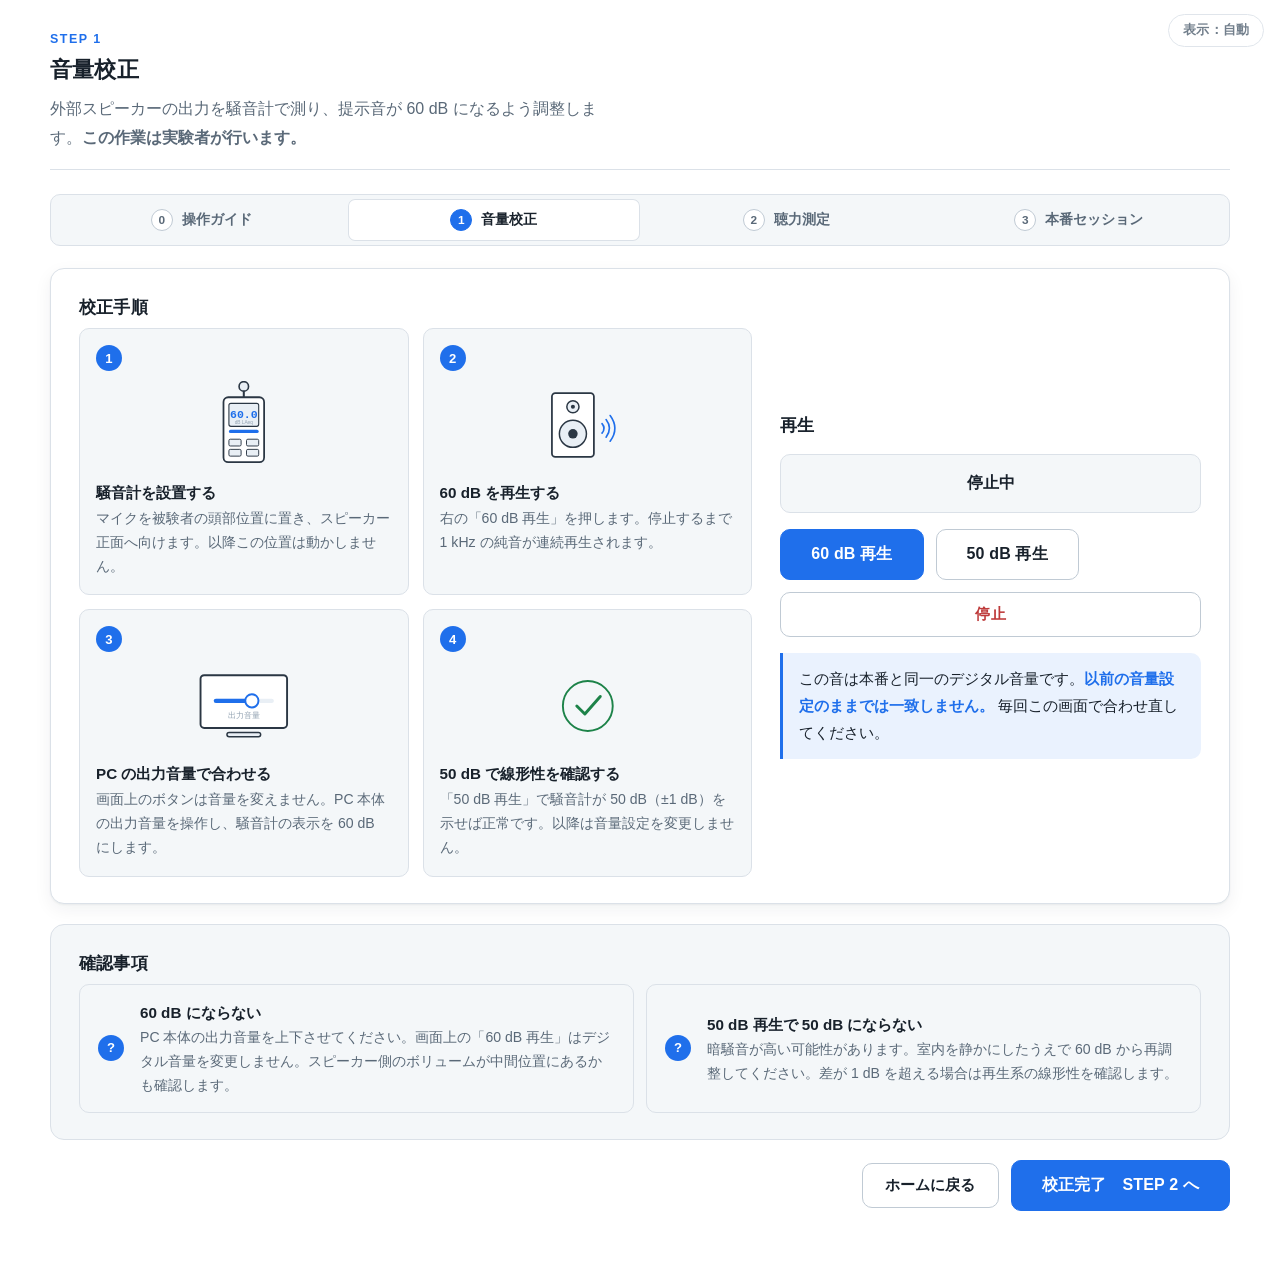
==== commit fe65ce49: "refactor(ui): 配色と文言を実験用途向けに整理し、横長レイアウトとダークモードに対応 初版は装飾が強く、被験者向けとしては砕けすぎていた。構成は そのままに、見た目と用語を実験記録に耐える" ====
--- a/calibrate.html
+++ b/calibrate.html
@@ -3,84 +3,87 @@
 <head>
     <meta charset="UTF-8">
     <meta name="viewport" content="width=device-width, initial-scale=1">
-    <title>STEP 1: 音量を合わせる</title>
-    <link rel="preconnect" href="https://fonts.googleapis.com">
-    <link rel="preconnect" href="https://fonts.gstatic.com" crossorigin>
-    <link href="https://fonts.googleapis.com/css2?family=M+PLUS+Rounded+1c:wght@500;700;800&display=swap" rel="stylesheet">
+    <title>STEP 1: 音量校正</title>
+    <script>try { var t = localStorage.getItem('webaudiomix_theme'); if (t && t !== 'auto') document.documentElement.dataset.theme = t; } catch (e) {}</script>
     <link rel="stylesheet" href="css/style.css">
 </head>
 <body>
     <div class="container">
         <header>
-            <h2>STEP 1　音量を合わせる</h2>
-            <p class="lead">パソコンの音の大きさを、全員同じにそろえます。</p>
+            <p class="eyebrow">Step 1</p>
+            <h2>音量校正</h2>
+            <p class="lead">外部スピーカーの出力を騒音計で測り、提示音が 60 dB になるよう調整します。<strong>この作業は実験者が行います。</strong></p>
         </header>
 
         <div id="stepper" class="stepper" data-current="calibrate"></div>
 
         <div class="panel">
-            <div class="art-stage">
-                <span style="width:150px" data-art="phoneMeter"></span>
-                <span class="scene-arrow">➜</span>
-                <span style="width:170px" data-art="volumeSlider"></span>
-            </div>
+            <div class="split wide-left">
+                <div>
+                    <h3>校正手順</h3>
+                    <div class="how-list cards cols-2">
+                        <div class="how-item">
+                            <span class="how-num">1</span>
+                            <span class="how-art" data-art="soundMeter"></span>
+                            <span class="how-text"><b>騒音計を設置する</b>
+                                <span class="small">マイクを被験者の頭部位置に置き、スピーカー正面へ向けます。以降この位置は動かしません。</span></span>
+                        </div>
+                        <div class="how-item">
+                            <span class="how-num">2</span>
+                            <span class="how-art" data-art="extSpeaker"></span>
+                            <span class="how-text"><b>60 dB を再生する</b>
+                                <span class="small">右の「60 dB 再生」を押します。停止するまで 1 kHz の純音が連続再生されます。</span></span>
+                        </div>
+                        <div class="how-item">
+                            <span class="how-num">3</span>
+                            <span class="how-art" data-art="volumeSlider"></span>
+                            <span class="how-text"><b>PC の出力音量で合わせる</b>
+                                <span class="small">画面上のボタンは音量を変えません。PC 本体の出力音量を操作し、騒音計の表示を 60 dB にします。</span></span>
+                        </div>
+                        <div class="how-item">
+                            <span class="how-num">4</span>
+                            <span class="how-art" data-art="check"></span>
+                            <span class="how-text"><b>50 dB で線形性を確認する</b>
+                                <span class="small">「50 dB 再生」で騒音計が 50 dB（±1 dB）を示せば正常です。以降は音量設定を変更しません。</span></span>
+                        </div>
+                    </div>
+                </div>
 
-            <h3>この4つをやるだけです</h3>
-            <div class="how-list">
-                <div class="how-item">
-                    <span class="how-num">1</span>
-                    <span class="how-art" data-art="phoneMeter"></span>
-                    <span class="how-text"><b>スマホの騒音計アプリを開く</b>
-                        <span class="small">マイクをパソコンのスピーカーに向けて、すぐ前に置きます。</span></span>
-                </div>
-                <div class="how-item">
-                    <span class="how-num">2</span>
-                    <span class="how-art" data-art="speaker"></span>
-                    <span class="how-text"><b>下の「60dB を鳴らす」を押す</b>
-                        <span class="small">「ピー」という音が鳴り続けます。止めるまで鳴ります。</span></span>
-                </div>
-                <div class="how-item">
-                    <span class="how-num">3</span>
-                    <span class="how-art" data-art="volumeSlider"></span>
-                    <span class="how-text"><b>パソコンの音量つまみで 60 に合わせる</b>
-                        <span class="small">画面のボタンではなく、パソコン本体の音量を動かします。アプリの数字が <b>60</b> になればOK。</span></span>
-                </div>
-                <div class="how-item">
-                    <span class="how-num">4</span>
-                    <span class="how-art" data-art="check"></span>
-                    <span class="how-text"><b>「50dB を鳴らす」で確認する</b>
-                        <span class="small">アプリの数字が <b>50</b>（±1）になれば成功です。音量つまみはもう動かさないでください。</span></span>
-                </div>
-            </div>
-
-            <div id="statusBox" class="status-box">まだ音は鳴っていません</div>
-
-            <div class="btn-row">
-                <button id="btn60dB" class="btn-primary btn-big">🔊 60dB を鳴らす</button>
-                <button id="btn50dB" class="btn-secondary btn-big">🔉 50dB を鳴らす</button>
-            </div>
-            <button id="btnStop" class="btn-danger btn-block" style="max-width:320px;margin:10px auto 0;">■ 音を止める</button>
-        </div>
-
-        <div class="panel flat">
-            <h3>うまくいかないとき</h3>
-            <div class="how-list">
-                <div class="how-item" style="grid-template-columns:44px 1fr;">
-                    <span class="how-num">?</span>
-                    <span class="how-text"><b>60 にならない</b>
-                        <span class="small">パソコンの音量を上げ下げしてください。画面の 60dB ボタンは音量を変えません。</span></span>
-                </div>
-                <div class="how-item" style="grid-template-columns:44px 1fr;">
-                    <span class="how-num">?</span>
-                    <span class="how-text"><b>50dB で 50 にならない</b>
-                        <span class="small">まわりが静かか確認して、もう一度 60dB から合わせ直してください。それでもずれる場合は実験者に伝えてください。</span></span>
+                <div>
+                    <h3>再生</h3>
+                    <div id="statusBox" class="status-box">停止中</div>
+                    <div class="btn-row">
+                        <button id="btn60dB" class="btn-primary btn-big">60 dB 再生</button>
+                        <button id="btn50dB" class="btn-secondary btn-big">50 dB 再生</button>
+                    </div>
+                    <button id="btnStop" class="btn-danger btn-block" style="margin-top:12px;">停止</button>
+                    <p class="note">
+                        この音は本番と同一のデジタル音量です。<b>以前の音量設定のままでは一致しません。</b>
+                        毎回この画面で合わせ直してください。
+                    </p>
                 </div>
             </div>
         </div>
 
-        <div class="btn-row">
-            <button onclick="location.href='index.html'" class="btn-secondary">ホームにもどる</button>
-            <button id="btnNextStep" class="btn-primary btn-big">できた！ STEP 2 へ ▶</button>
+        <div class="panel flat">
+            <h3>確認事項</h3>
+            <div class="how-list cols-2">
+                <div class="how-item no-art">
+                    <span class="how-num">?</span>
+                    <span class="how-text"><b>60 dB にならない</b>
+                        <span class="small">PC 本体の出力音量を上下させてください。画面上の「60 dB 再生」はデジタル音量を変更しません。スピーカー側のボリュームが中間位置にあるかも確認します。</span></span>
+                </div>
+                <div class="how-item no-art">
+                    <span class="how-num">?</span>
+                    <span class="how-text"><b>50 dB 再生で 50 dB にならない</b>
+                        <span class="small">暗騒音が高い可能性があります。室内を静かにしたうえで 60 dB から再調整してください。差が 1 dB を超える場合は再生系の線形性を確認します。</span></span>
+                </div>
+            </div>
+        </div>
+
+        <div class="btn-row end">
+            <button onclick="location.href='index.html'" class="btn-secondary">ホームに戻る</button>
+            <button id="btnNextStep" class="btn-primary btn-big">校正完了　STEP 2 へ</button>
         </div>
     </div>
 
--- a/css/style.css
+++ b/css/style.css
@@ -1,52 +1,118 @@
 /* ==========================================
    style.css
-   白背景・イラスト中心の「説明ムービー」風テーマ。
-   初めての被験者が読まずに分かることを優先する。
+   実験用の落ち着いた配色と、PC（横長）前提のレイアウト。
+   図は読まずに分かるために使い、装飾のための動きは入れない。
+   ライト／ダークは配色変数だけで切り替える。
    ========================================== */
 
 :root {
-    --blue: #00a0e9;
-    --blue-dark: #0b7cb5;
-    --blue-pale: #e8f6fe;
-    --ink: #2b3a46;
-    --sub: #6b8296;
-    --line: #d9e6ef;
-    --panel: #ffffff;
-    --tint: #f4fafd;
-    --yellow: #ffc93c;
-    --yellow-pale: #fff6dd;
-    --green: #35c47a;
-    --green-pale: #e5f8ee;
-    --red: #ff6b6b;
-    --red-pale: #ffecec;
-    --radius: 22px;
-    --shadow: 0 10px 24px rgba(23, 86, 120, 0.10);
-    --shadow-lift: 0 16px 32px rgba(23, 86, 120, 0.18);
+    color-scheme: light;
+
+    --bg: #ffffff;
+    --surface: #ffffff;
+    --surface-2: #f4f7f9;
+    --line: #dbe1e8;
+    --line-strong: #c0cad4;
+    --ink: #18212b;
+    --sub: #5a6978;
+    --accent: #1f6feb;
+    --accent-ink: #ffffff;
+    --accent-soft: #eaf2fe;
+    --ok: #1d8349;
+    --ok-soft: #e9f5ee;
+    --warn: #8a6300;
+    --warn-soft: #fbf3e2;
+    --err: #be3a3a;
+    --err-soft: #fbeded;
+
+    /* 図版の色。SVG から var() で参照する。 */
+    --art-line: #2b3744;
+    --art-fill: #ffffff;
+    --art-soft: #e9eff5;
+    --art-accent: #1f6feb;
+    --art-muted: #90a0b0;
+    --art-figure: #42515f;
+
+    --radius: 10px;
+    --radius-lg: 14px;
+    --shadow: 0 1px 2px rgba(16, 32, 48, 0.05), 0 6px 18px rgba(16, 32, 48, 0.06);
+}
+
+/* OS がダークのとき（明示的にライトを選んでいなければ） */
+@media (prefers-color-scheme: dark) {
+    :root:not([data-theme="light"]) {
+        color-scheme: dark;
+        --bg: #0f141a;
+        --surface: #161d26;
+        --surface-2: #1b232d;
+        --line: #2a3542;
+        --line-strong: #3c4a59;
+        --ink: #e3eaf2;
+        --sub: #9aa8b6;
+        --accent: #539bff;
+        --accent-ink: #0a1017;
+        --accent-soft: #172637;
+        --ok: #58c184;
+        --ok-soft: #152a1f;
+        --warn: #d9ae60;
+        --warn-soft: #2a2416;
+        --err: #f77d7d;
+        --err-soft: #2d1a1a;
+        --art-line: #c2cfdb;
+        --art-fill: #1b232d;
+        --art-soft: #233040;
+        --art-accent: #539bff;
+        --art-muted: #6e8194;
+        --art-figure: #aabccb;
+        --shadow: 0 1px 2px rgba(0, 0, 0, 0.4), 0 8px 24px rgba(0, 0, 0, 0.3);
+    }
+}
+
+/* 手動でダークを選んだとき */
+:root[data-theme="dark"] {
+    color-scheme: dark;
+    --bg: #0f141a;
+    --surface: #161d26;
+    --surface-2: #1b232d;
+    --line: #2a3542;
+    --line-strong: #3c4a59;
+    --ink: #e3eaf2;
+    --sub: #9aa8b6;
+    --accent: #539bff;
+    --accent-ink: #0a1017;
+    --accent-soft: #172637;
+    --ok: #58c184;
+    --ok-soft: #152a1f;
+    --warn: #d9ae60;
+    --warn-soft: #2a2416;
+    --err: #f77d7d;
+    --err-soft: #2d1a1a;
+    --art-line: #c2cfdb;
+    --art-fill: #1b232d;
+    --art-soft: #233040;
+    --art-accent: #539bff;
+    --art-muted: #6e8194;
+    --art-figure: #aabccb;
+    --shadow: 0 1px 2px rgba(0, 0, 0, 0.4), 0 8px 24px rgba(0, 0, 0, 0.3);
 }
 
 * { box-sizing: border-box; }
 
-html { -webkit-text-size-adjust: 100%; }
-
 body {
-    font-family: "M PLUS Rounded 1c", "Hiragino Maru Gothic ProN", "Hiragino Sans",
-                 "Yu Gothic UI", "Yu Gothic", "Meiryo", sans-serif;
-    background-color: #ffffff;
-    /* うすい水色の空気感。白背景のままだとカードの輪郭が消える。 */
-    background-image:
-        radial-gradient(900px 420px at 12% -8%, #eaf7fe 0%, rgba(255,255,255,0) 70%),
-        radial-gradient(760px 420px at 92% 4%, #f1fbff 0%, rgba(255,255,255,0) 72%);
-    background-repeat: no-repeat;
+    font-family: "Helvetica Neue", Arial, "Hiragino Sans", "Hiragino Kaku Gothic ProN",
+                 "Yu Gothic", "Meiryo", sans-serif;
+    background: var(--bg);
     color: var(--ink);
-    text-align: center;
-    font-size: 17px;
-    line-height: 1.85;
+    font-size: 16px;
+    line-height: 1.8;
+    text-align: left;
     margin: 0;
-    padding: 28px 20px 64px;
+    padding: 28px 32px 56px;
+    -webkit-font-smoothing: antialiased;
 }
 
 .container {
-    max-width: 880px;
+    max-width: 1180px;
     margin: 0 auto;
 }
 
@@ -54,575 +120,486 @@
    見出し
    ========================================== */
 header {
-    margin-bottom: 22px;
-    padding-bottom: 0;
-    border-bottom: none;
+    margin-bottom: 24px;
+    padding-bottom: 16px;
+    border-bottom: 1px solid var(--line);
 }
 
 h1, h2, h3 {
-    letter-spacing: 0.02em;
-    line-height: 1.5;
-    margin: 0 0 10px;
-}
-
-h1 { font-size: 2.1em; }
-h2 { font-size: 1.6em; }
-h3 { font-size: 1.28em; }
-
-.page-title {
-    display: inline-flex;
-    align-items: center;
-    gap: 14px;
-    justify-content: center;
-}
-
-.page-title svg { flex: none; }
+    margin: 0 0 8px;
+    line-height: 1.45;
+    letter-spacing: 0.01em;
+    font-weight: 700;
+}
+h1 { font-size: 1.75rem; }
+h2 { font-size: 1.4rem; }
+h3 { font-size: 1.08rem; }
+
+.eyebrow {
+    margin: 0 0 4px;
+    color: var(--accent);
+    font-size: 0.78rem;
+    font-weight: 700;
+    letter-spacing: 0.12em;
+    text-transform: uppercase;
+}
 
 .lead {
     color: var(--sub);
-    margin: 0 auto;
-    max-width: 30em;
-}
-
-/* ==========================================
-   パネル（カード）
+    margin: 0;
+    max-width: 62ch;
+}
+
+/* ==========================================
+   パネル
    ========================================== */
 .panel {
-    background: var(--panel);
-    border: 2px solid var(--line);
-    padding: 30px 28px;
-    border-radius: var(--radius);
+    background: var(--surface);
+    border: 1px solid var(--line);
+    border-radius: var(--radius-lg);
+    padding: 26px 28px;
+    margin-bottom: 20px;
     box-shadow: var(--shadow);
-    margin-bottom: 22px;
-    animation: panel-in 0.42s cubic-bezier(0.22, 1.2, 0.4, 1) both;
-}
-
-@keyframes panel-in {
-    from { opacity: 0; transform: translateY(14px) scale(0.985); }
-    to   { opacity: 1; transform: none; }
-}
-
-.panel.flat {
-    background: var(--tint);
-    box-shadow: none;
-}
+}
+.panel.flat { background: var(--surface-2); box-shadow: none; }
+.panel > h3:first-child { margin-top: 0; }
 
 .hidden { display: none !important; }
 
-.instruction {
-    color: var(--sub);
-    font-size: 0.97em;
-}
-
-strong { color: var(--blue-dark); }
-
-/* ==========================================
-   ボタン（Wii のメニュー風のふくらんだ丸ボタン）
+.instruction { color: var(--sub); font-size: 0.94rem; }
+.center { text-align: center; }
+
+.note {
+    border-left: 3px solid var(--accent);
+    background: var(--accent-soft);
+    color: var(--ink);
+    padding: 12px 16px;
+    border-radius: 0 var(--radius) var(--radius) 0;
+    font-size: 0.94rem;
+    margin: 16px 0 0;
+}
+.note b { color: var(--accent); }
+
+.tag {
+    display: inline-block;
+    border: 1px solid var(--line-strong);
+    color: var(--sub);
+    border-radius: 999px;
+    padding: 1px 10px;
+    font-size: 0.76rem;
+    font-weight: 700;
+    letter-spacing: 0.04em;
+    white-space: nowrap;
+}
+.tag.accent { border-color: var(--accent); color: var(--accent); background: var(--accent-soft); }
+.tag.ok { border-color: var(--ok); color: var(--ok); background: var(--ok-soft); }
+
+/* ==========================================
+   横長レイアウト用のグリッド
+   ========================================== */
+.split {
+    display: grid;
+    gap: 28px;
+    align-items: center;
+    grid-template-columns: 1fr;
+}
+.cols-2, .cols-3, .cols-4 { display: grid; gap: 16px; grid-template-columns: 1fr; }
+
+@media (min-width: 900px) {
+    .split { grid-template-columns: minmax(0, 1.05fr) minmax(0, 1fr); }
+    .split.narrow-art { grid-template-columns: minmax(0, 300px) minmax(0, 1fr); }
+    .split.wide-left { grid-template-columns: minmax(0, 1.6fr) minmax(0, 1fr); }
+    .cols-2 { grid-template-columns: repeat(2, minmax(0, 1fr)); }
+    .cols-3 { grid-template-columns: repeat(3, minmax(0, 1fr)); }
+    .cols-4 { grid-template-columns: repeat(4, minmax(0, 1fr)); }
+}
+
+/* ==========================================
+   ボタン
    ========================================== */
 button {
     font-family: inherit;
-    padding: 15px 30px;
-    font-size: 1.02em;
-    border-radius: 999px;
-    border: 2px solid var(--line);
-    background: linear-gradient(#ffffff, #eef5fa);
-    color: var(--blue-dark);
+    font-size: 0.95rem;
+    font-weight: 600;
+    padding: 11px 22px;
+    border-radius: var(--radius);
+    border: 1px solid var(--line-strong);
+    background: var(--surface);
+    color: var(--ink);
     cursor: pointer;
-    font-weight: 700;
-    letter-spacing: 0.02em;
-    transition: transform 0.16s cubic-bezier(0.22, 1.2, 0.4, 1), box-shadow 0.16s, background 0.16s, border-color 0.16s;
-    margin: 8px;
-    box-shadow: 0 5px 0 rgba(23, 86, 120, 0.10), var(--shadow);
-}
-button:hover {
-    transform: translateY(-3px);
-    box-shadow: 0 8px 0 rgba(23, 86, 120, 0.10), var(--shadow-lift);
-}
-button:active { transform: translateY(2px); box-shadow: 0 2px 0 rgba(23, 86, 120, 0.10); }
-button:focus-visible {
-    outline: 4px solid var(--yellow);
-    outline-offset: 3px;
-}
+    letter-spacing: 0.01em;
+    transition: background 0.15s, border-color 0.15s, color 0.15s;
+}
+button:hover { background: var(--surface-2); border-color: var(--sub); }
+button:focus-visible { outline: 2px solid var(--accent); outline-offset: 2px; }
 
 .btn-primary {
-    background: linear-gradient(#36bdf7, var(--blue));
-    border-color: #0b8fd0;
-    color: #ffffff;
-    box-shadow: 0 5px 0 #0b7cb5, 0 12px 22px rgba(0, 140, 205, 0.32);
-}
-.btn-primary:hover {
-    background: linear-gradient(#52c9fa, #0aaaf0);
-    box-shadow: 0 8px 0 #0b7cb5, 0 18px 30px rgba(0, 140, 205, 0.36);
-}
-.btn-primary:active { box-shadow: 0 2px 0 #0b7cb5; }
+    background: var(--accent);
+    border-color: var(--accent);
+    color: var(--accent-ink);
+}
+.btn-primary:hover { filter: brightness(1.08); background: var(--accent); border-color: var(--accent); }
 .btn-primary:disabled {
-    background: linear-gradient(#f3f7fa, #e6edf2);
+    background: var(--surface-2);
     border-color: var(--line);
-    color: #a9bccb;
-    box-shadow: 0 5px 0 rgba(23, 86, 120, 0.06);
+    color: var(--sub);
     cursor: not-allowed;
-    transform: none;
-}
-
-.btn-secondary { background: linear-gradient(#ffffff, #eef5fa); color: var(--blue-dark); }
-
-.btn-danger {
-    background: linear-gradient(#ffffff, #fff1f1);
-    border-color: #f6c9c9;
-    color: #d84a4a;
-    box-shadow: 0 5px 0 rgba(216, 74, 74, 0.14), var(--shadow);
-}
-.btn-danger:hover { background: linear-gradient(#fffafa, #ffe3e3); }
-
-.btn-block {
-    display: block;
-    width: 100%;
-    margin-left: 0;
-    margin-right: 0;
-}
-
-.btn-big { font-size: 1.18em; padding: 19px 44px; }
-
-.btn-row {
-    display: flex;
-    gap: 14px;
+    filter: none;
+}
+.btn-secondary { background: var(--surface); color: var(--ink); }
+.btn-danger { color: var(--err); border-color: var(--line-strong); background: var(--surface); }
+.btn-danger:hover { background: var(--err-soft); border-color: var(--err); }
+.btn-block { display: block; width: 100%; }
+.btn-big { font-size: 1rem; padding: 14px 30px; }
+
+.btn-row { display: flex; gap: 12px; flex-wrap: wrap; align-items: center; }
+.btn-row.end { justify-content: flex-end; }
+.btn-row.center { justify-content: center; }
+
+/* ==========================================
+   進行バー（画面をまたぐ段階表示）
+   ========================================== */
+.stepper {
+    display: flex;
+    align-items: center;
+    gap: 0;
+    margin: 0 0 22px;
+    border: 1px solid var(--line);
+    border-radius: var(--radius);
+    background: var(--surface-2);
+    padding: 4px;
+    overflow: hidden;
+}
+.stepper-item {
+    flex: 1 1 0;
+    display: flex;
+    align-items: center;
     justify-content: center;
-    flex-wrap: wrap;
-}
-
-/* ==========================================
-   進行バー（いま何番目か）
-   ========================================== */
-.stepper {
-    display: flex;
-    align-items: flex-start;
-    justify-content: center;
-    gap: 6px;
-    margin: 0 auto 26px;
-    max-width: 680px;
-}
-.stepper-item {
-    display: flex;
-    flex-direction: column;
-    align-items: center;
-    gap: 7px;
-    width: 120px;
-    color: var(--sub);
-    font-size: 0.84em;
-    line-height: 1.4;
+    gap: 9px;
+    padding: 9px 10px;
+    border-radius: 7px;
+    color: var(--sub);
+    font-size: 0.86rem;
+    font-weight: 600;
     text-decoration: none;
-}
+    white-space: nowrap;
+    transition: background 0.15s, color 0.15s;
+}
+.stepper-item:hover { background: var(--surface); color: var(--ink); }
 .stepper-dot {
-    width: 46px;
-    height: 46px;
+    width: 22px;
+    height: 22px;
+    flex: none;
     border-radius: 50%;
-    border: 3px solid var(--line);
-    background: #ffffff;
+    border: 1px solid var(--line-strong);
     display: grid;
     place-items: center;
-    font-weight: 800;
-    font-size: 1.02rem;
-    color: #a9bccb;
-    transition: 0.25s;
-}
-.stepper-item.done .stepper-dot {
-    border-color: var(--green);
-    background: var(--green);
-    color: #ffffff;
-}
-.stepper-item.done { color: var(--green); }
+    font-size: 0.74rem;
+    font-weight: 700;
+    color: var(--sub);
+    background: var(--surface);
+}
+.stepper-item.done { color: var(--ok); }
+.stepper-item.done .stepper-dot { border-color: var(--ok); color: var(--ok); background: var(--ok-soft); }
+.stepper-item.current {
+    background: var(--surface);
+    color: var(--ink);
+    box-shadow: inset 0 0 0 1px var(--line);
+}
 .stepper-item.current .stepper-dot {
-    border-color: var(--blue);
-    background: var(--blue);
-    color: #ffffff;
-    box-shadow: 0 0 0 6px var(--blue-pale);
-    animation: dot-pulse 1.8s ease-in-out infinite;
-}
-.stepper-item.current { color: var(--blue-dark); font-weight: 700; }
-.stepper-line {
-    flex: 1;
-    height: 3px;
-    border-radius: 2px;
-    background: var(--line);
-    margin-top: 22px;
-    min-width: 12px;
-}
-.stepper-line.done { background: var(--green); }
-
-@keyframes dot-pulse {
-    0%, 100% { box-shadow: 0 0 0 6px var(--blue-pale); }
-    50%      { box-shadow: 0 0 0 12px rgba(0, 160, 233, 0.12); }
-}
-
-/* ==========================================
-   説明カード（番号つき・イラスト入り）
-   ========================================== */
-.how-list {
-    display: grid;
-    gap: 16px;
-    margin: 24px 0;
-    text-align: left;
-}
+    background: var(--accent);
+    border-color: var(--accent);
+    color: var(--accent-ink);
+}
+.stepper-line { display: none; }
+
+/* 配色切り替えボタン */
+.theme-toggle {
+    position: fixed;
+    top: 14px;
+    right: 16px;
+    z-index: 200;
+    padding: 7px 14px;
+    font-size: 0.8rem;
+    font-weight: 600;
+    border-radius: 999px;
+    color: var(--sub);
+    background: var(--surface);
+    border: 1px solid var(--line);
+    opacity: 0.85;
+}
+.theme-toggle:hover { opacity: 1; }
+
+/* ==========================================
+   手順リスト
+   ========================================== */
+.how-list { display: grid; gap: 12px; }
 .how-item {
     display: grid;
-    grid-template-columns: 44px 112px 1fr;
+    grid-template-columns: 26px 96px 1fr;
     align-items: center;
     gap: 16px;
-    background: var(--tint);
-    border: 2px solid var(--line);
-    border-radius: 18px;
+    background: var(--surface-2);
+    border: 1px solid var(--line);
+    border-radius: var(--radius);
     padding: 14px 18px;
-    animation: panel-in 0.5s cubic-bezier(0.22, 1.2, 0.4, 1) both;
-}
-.how-item:nth-child(2) { animation-delay: 0.08s; }
-.how-item:nth-child(3) { animation-delay: 0.16s; }
-.how-item:nth-child(4) { animation-delay: 0.24s; }
+}
+.how-item.no-art { grid-template-columns: 26px 1fr; }
 .how-num {
-    width: 44px;
-    height: 44px;
+    width: 26px;
+    height: 26px;
     border-radius: 50%;
-    background: var(--blue);
-    color: #fff;
-    font-weight: 800;
+    background: var(--accent);
+    color: var(--accent-ink);
+    font-weight: 700;
+    font-size: 0.82rem;
     display: grid;
     place-items: center;
-    font-size: 1.1rem;
-    box-shadow: 0 4px 0 #0b7cb5;
-}
-.how-art {
-    width: 112px;
-    height: 92px;
-    display: grid;
-    place-items: center;
-}
+}
+.how-art { width: 96px; height: 76px; display: grid; place-items: center; }
 .how-art svg { width: 100%; height: 100%; }
-.how-text { font-size: 0.99em; }
-.how-text b { color: var(--blue-dark); }
-.how-text .small { display: block; color: var(--sub); font-size: 0.88em; }
-
-/* ==========================================
-   大きなイラスト置き場
+.how-text { font-size: 0.95rem; }
+.how-text b { font-weight: 700; }
+.how-text .small { display: block; color: var(--sub); font-size: 0.88rem; line-height: 1.7; }
+
+/* 4つ横並びのカード型 */
+.how-list.cards { gap: 14px; }
+.how-list.cards .how-item {
+    display: flex;
+    flex-direction: column;
+    align-items: flex-start;
+    gap: 10px;
+    padding: 16px;
+}
+.how-list.cards .how-art { width: 100%; height: 88px; }
+
+/* ==========================================
+   図版
    ========================================== */
 .art-stage {
     display: flex;
     align-items: center;
     justify-content: center;
-    gap: 14px;
+    gap: 16px;
     flex-wrap: wrap;
-    padding: 6px 0 2px;
 }
 .art-stage > span { display: block; }
-.art-stage svg { max-width: 100%; height: auto; }
-.art-float { animation: float 3.6s ease-in-out infinite; }
-
-@keyframes float {
-    0%, 100% { transform: translateY(0); }
-    50%      { transform: translateY(-7px); }
-}
-
-/* ==========================================
-   メニュー（ホームの大きな選択カード）
-   ========================================== */
-.menu-grid {
-    display: grid;
-    grid-template-columns: repeat(auto-fit, minmax(230px, 1fr));
-    gap: 18px;
-    margin-top: 6px;
-}
+.art-stage svg { max-width: 100%; height: auto; display: block; }
+.art-arrow {
+    color: var(--art-muted);
+    font-size: 1.3rem;
+    line-height: 1;
+    flex: none;
+}
+
+/* ==========================================
+   ホームのメニュー
+   ========================================== */
+.menu-grid { display: grid; gap: 16px; grid-template-columns: 1fr; }
+@media (min-width: 900px) { .menu-grid { grid-template-columns: repeat(3, minmax(0, 1fr)); } }
+
 .menu-card {
-    appearance: none;
-    margin: 0;
-    padding: 22px 18px 20px;
-    border-radius: 20px;
-    border: 2px solid var(--line);
-    background: #ffffff;
-    box-shadow: 0 6px 0 rgba(23, 86, 120, 0.08), var(--shadow);
     display: flex;
     flex-direction: column;
-    align-items: center;
+    align-items: stretch;
     gap: 8px;
+    text-align: left;
+    padding: 18px 20px 20px;
+    border-radius: var(--radius-lg);
+    border: 1px solid var(--line);
+    background: var(--surface);
+}
+.menu-card:hover { border-color: var(--accent); background: var(--surface); }
+.menu-card .menu-head { display: flex; align-items: center; justify-content: space-between; gap: 10px; }
+.menu-card .menu-step { color: var(--accent); font-size: 0.74rem; font-weight: 700; letter-spacing: 0.1em; }
+.menu-card .menu-art { height: 92px; margin: 2px 0 4px; }
+.menu-card .menu-art svg { width: 100%; height: 100%; }
+.menu-card .menu-name { font-size: 1.04rem; font-weight: 700; }
+.menu-card .menu-desc { color: var(--sub); font-size: 0.88rem; font-weight: 400; line-height: 1.7; }
+
+/* ==========================================
+   状態表示
+   ========================================== */
+.status-box {
+    background: var(--surface-2);
+    color: var(--ink);
+    border: 1px solid var(--line);
+    border-radius: var(--radius);
+    padding: 14px 18px;
+    margin: 16px 0;
+    font-size: 1rem;
+    font-weight: 600;
     text-align: center;
-    color: var(--ink);
-}
-.menu-card:hover { border-color: var(--blue); }
-.menu-card .menu-art { width: 128px; height: 104px; }
-.menu-card .menu-art svg { width: 100%; height: 100%; }
-.menu-card .menu-step {
-    color: var(--blue);
-    font-size: 0.82em;
-    font-weight: 800;
-    letter-spacing: 0.08em;
-}
-.menu-card .menu-name { font-size: 1.12em; font-weight: 800; }
-.menu-card .menu-desc { color: var(--sub); font-size: 0.88em; font-weight: 500; line-height: 1.6; }
-.menu-card .menu-time {
-    color: var(--blue-dark);
-    background: var(--blue-pale);
-    border-radius: 999px;
-    padding: 2px 12px;
-    font-size: 0.8em;
-}
-.menu-card .menu-done {
-    color: var(--green);
-    background: var(--green-pale);
-    border-radius: 999px;
-    padding: 2px 12px;
-    font-size: 0.8em;
-}
-
-/* ==========================================
-   吹き出し（キャラのセリフ・状態表示）
-   ========================================== */
-.bubble {
-    position: relative;
-    display: inline-block;
-    background: var(--yellow-pale);
-    border: 2px solid #f3dca2;
-    color: #8a6500;
-    border-radius: 18px;
-    padding: 14px 22px;
-    font-weight: 700;
-    max-width: 34em;
-}
-.bubble::after {
-    content: "";
-    position: absolute;
-    left: 50%;
-    bottom: -11px;
-    transform: translateX(-50%);
-    border-left: 11px solid transparent;
-    border-right: 11px solid transparent;
-    border-top: 11px solid var(--yellow-pale);
-}
-
-/* ==========================================
-   状態表示（測定・校正）
-   ========================================== */
-.status-box {
-    background: var(--tint);
-    color: var(--ink);
-    padding: 18px 20px;
-    margin: 20px 0;
-    border-radius: 16px;
-    border: 2px solid var(--line);
-    font-size: 1.12em;
-    font-weight: 700;
-    transition: 0.25s;
-}
-.status-box.is-playing {
-    background: var(--yellow-pale);
-    border-color: #f3dca2;
-    color: #8a6500;
-}
-.status-box.is-ok {
-    background: var(--green-pale);
-    border-color: #b6e9cd;
-    color: #1d8a55;
-}
-.status-box.is-error {
-    background: var(--red-pale);
-    border-color: #f8c9c9;
-    color: #c0392b;
-}
-
-/* 読み込み状況 */
+}
+.status-box.is-playing { background: var(--warn-soft); border-color: var(--warn); color: var(--warn); }
+.status-box.is-ok { background: var(--ok-soft); border-color: var(--ok); color: var(--ok); }
+.status-box.is-error { background: var(--err-soft); border-color: var(--err); color: var(--err); }
+
 .load-status {
     display: inline-flex;
     align-items: center;
-    gap: 10px;
-    margin: 0 auto 18px;
-    padding: 10px 20px;
+    gap: 8px;
+    padding: 7px 14px;
     border-radius: 999px;
-    background: var(--tint);
-    border: 2px solid var(--line);
-    color: var(--sub);
-    font-size: 0.92em;
-    font-weight: 700;
-}
-
-/* ==========================================
-   ゲーム中のヘッダー情報
-   ========================================== */
-.game-header {
-    display: flex;
-    justify-content: center;
-    gap: 12px;
-    flex-wrap: wrap;
-    background: transparent;
-    padding: 0;
-    margin-bottom: 18px;
-}
+    background: var(--surface-2);
+    border: 1px solid var(--line);
+    color: var(--sub);
+    font-size: 0.86rem;
+    font-weight: 600;
+}
+
+/* ==========================================
+   セッション中のヘッダー情報
+   ========================================== */
+.game-header { display: grid; gap: 12px; grid-template-columns: repeat(3, minmax(0, 1fr)); margin-bottom: 14px; }
 .stat-box {
     display: flex;
     flex-direction: column;
-    align-items: center;
-    gap: 2px;
-    min-width: 150px;
-    background: var(--tint);
-    border: 2px solid var(--line);
-    border-radius: 16px;
+    gap: 1px;
+    background: var(--surface-2);
+    border: 1px solid var(--line);
+    border-radius: var(--radius);
     padding: 10px 16px;
 }
-.stat-box .icon { height: 26px; }
-.stat-box .label { font-size: 0.8em; color: var(--sub); font-weight: 700; }
-.stat-box .value { font-size: 1.32em; font-weight: 800; color: var(--blue-dark); font-variant-numeric: tabular-nums; }
-
-/* ==========================================
-   タイピングエリア
+.stat-box .label { font-size: 0.78rem; color: var(--sub); font-weight: 600; letter-spacing: 0.02em; }
+.stat-box .value { font-size: 1.5rem; font-weight: 700; font-variant-numeric: tabular-nums; line-height: 1.35; }
+
+/* ==========================================
+   タイピング
    ========================================== */
 .typing-area {
-    background: #ffffff;
-    padding: 26px 24px 30px;
-    border-radius: 20px;
-    border: 3px solid var(--blue-pale);
-    box-shadow: inset 0 2px 0 #fff, var(--shadow);
-    margin-bottom: 18px;
+    background: var(--surface-2);
+    border: 1px solid var(--line);
+    border-radius: var(--radius-lg);
+    padding: 34px 28px 38px;
+    margin-bottom: 16px;
+    text-align: center;
 }
 .romaji-display {
-    font-family: "SFMono-Regular", "Consolas", "Courier New", monospace;
-    font-size: 34px;
-    font-weight: 700;
+    font-family: "SFMono-Regular", Consolas, "Courier New", monospace;
+    font-size: 40px;
+    font-weight: 600;
     letter-spacing: 2px;
-    min-height: 50px;
+    min-height: 54px;
     word-break: break-all;
 }
 .japanese-display {
     font-size: 26px;
-    color: var(--ink);
-    margin-top: 14px;
-    line-height: 2.6;
+    color: var(--sub);
+    margin-top: 16px;
+    line-height: 2.5;
+}
+.japanese-display ruby { ruby-position: over; }
+.japanese-display rt { font-size: 0.45em; line-height: 1; color: var(--sub); }
+.typed-char { color: var(--sub); opacity: 0.55; }
+.current-char {
+    color: var(--accent-ink);
+    background: var(--accent);
+    border-radius: 4px;
+    padding: 0 4px;
+}
+.untyped-char { color: var(--ink); }
+
+.step-label {
+    margin: 0 0 6px;
+    color: var(--sub);
+    font-size: 0.8rem;
     font-weight: 700;
-}
-.japanese-display ruby { ruby-position: over; }
-.japanese-display rt {
-    font-size: 0.45em;
-    line-height: 1;
-    color: var(--blue);
-    font-weight: 700;
-}
-.typed-char { color: #bcccd8; }
-.current-char {
-    color: #ffffff;
-    background: var(--blue);
-    border-radius: 6px;
-    padding: 0 4px;
-    box-shadow: 0 3px 0 #0b7cb5;
-}
-.untyped-char { color: var(--ink); }
-
-.step-label {
-    margin: 0 0 10px;
-    display: inline-block;
-    color: var(--blue-dark);
-    background: var(--blue-pale);
-    border-radius: 999px;
-    padding: 3px 16px;
-    font-size: 0.86em;
-    font-weight: 800;
-    letter-spacing: 0.04em;
+    letter-spacing: 0.1em;
+    text-transform: uppercase;
 }
 
 /* ==========================================
    休憩
    ========================================== */
 .break-clock {
-    font-size: 3.4em;
-    font-weight: 800;
-    margin: 6px 0 0;
-    color: var(--blue-dark);
+    font-size: 4rem;
+    font-weight: 300;
+    margin: 4px 0;
+    letter-spacing: 0.02em;
     font-variant-numeric: tabular-nums;
 }
 
 /* ==========================================
-   聴覚フィードバック（回答後に出る大きな表示）
+   回答後のフィードバック
    ========================================== */
 #hearingFeedback {
     position: fixed;
-    top: 24px;
+    top: 0;
     left: 50%;
-    transform: translate(-50%, -16px) scale(0.92);
-    padding: 16px 34px;
-    border-radius: 999px;
-    font-weight: 800;
-    font-size: 1.25em;
+    transform: translate(-50%, -8px);
+    padding: 12px 28px;
+    border-radius: 0 0 var(--radius) var(--radius);
+    font-weight: 700;
+    font-size: 1.02rem;
     line-height: 1.5;
+    text-align: center;
     opacity: 0;
     pointer-events: none;
-    transition: opacity 0.22s, transform 0.22s cubic-bezier(0.22, 1.2, 0.4, 1);
-    z-index: 100;
-    border: 3px solid #ffffff;
-    box-shadow: var(--shadow-lift);
-}
-.feedback-visible { opacity: 1 !important; transform: translate(-50%, 0) scale(1) !important; }
-.fb-good { background: var(--green); color: #ffffff; }
-.fb-miss { background: var(--red); color: #ffffff; }
-
-/* ==========================================
-   アニメーション部品（SVG の中で使う）
-   ========================================== */
-.spin { animation: spin 2.4s linear infinite; transform-origin: center; }
+    transition: opacity 0.18s, transform 0.18s;
+    z-index: 150;
+    border: 1px solid;
+}
+.feedback-visible { opacity: 1 !important; transform: translate(-50%, 0) !important; }
+.fb-good { background: var(--ok-soft); border-color: var(--ok); color: var(--ok); }
+.fb-miss { background: var(--err-soft); border-color: var(--err); color: var(--err); }
+
+/* ==========================================
+   図版の動き。控えめにする。
+   ========================================== */
+.spin { animation: spin 3.4s linear infinite; transform-box: fill-box; transform-origin: center; }
 @keyframes spin { to { transform: rotate(360deg); } }
 
-.wave { animation: wave 1.6s ease-out infinite; transform-origin: center; }
-.wave-2 { animation-delay: 0.32s; }
-.wave-3 { animation-delay: 0.64s; }
+.wave { animation: wave 2.4s ease-out infinite; transform-box: fill-box; transform-origin: center; }
+.wave-2 { animation-delay: 0.45s; }
+.wave-3 { animation-delay: 0.9s; }
 @keyframes wave {
-    0%   { opacity: 0;   transform: scale(0.55); }
-    35%  { opacity: 0.95; }
-    100% { opacity: 0;   transform: scale(1.35); }
-}
-
-.blink { animation: blink 1.3s ease-in-out infinite; }
-@keyframes blink { 0%, 100% { opacity: 1; } 50% { opacity: 0.25; } }
-
-.press { animation: press 1.5s ease-in-out infinite; }
+    0%   { opacity: 0;    transform: scale(0.7); }
+    30%  { opacity: 0.85; }
+    100% { opacity: 0;    transform: scale(1.25); }
+}
+
+.blink { animation: blink 2s ease-in-out infinite; }
+@keyframes blink { 0%, 100% { opacity: 1; } 50% { opacity: 0.3; } }
+
+.press { animation: press 2.2s ease-in-out infinite; }
 @keyframes press {
-    0%, 55%, 100% { transform: translateY(0); }
-    68%           { transform: translateY(5px); }
-}
-
-.bob { animation: bob 2.2s ease-in-out infinite; transform-origin: center; }
-@keyframes bob {
-    0%, 100% { transform: translateY(0) rotate(0deg); }
-    50%      { transform: translateY(-5px) rotate(-3deg); }
-}
-
-.needle { animation: needle 3.4s ease-in-out infinite; transform-origin: 60px 64px; }
-@keyframes needle {
-    0%, 100% { transform: rotate(-38deg); }
-    45%, 60% { transform: rotate(6deg); }
-}
-
-.type-hand { animation: type-hand 0.9s ease-in-out infinite; transform-origin: center; }
+    0%, 62%, 100% { transform: translateY(0); }
+    74%           { transform: translateY(3px); }
+}
+
+.type-hand { animation: type-hand 1.1s ease-in-out infinite; }
 @keyframes type-hand {
     0%, 100% { transform: translateY(0); }
-    50%      { transform: translateY(4px); }
-}
-
-.rise { animation: rise 2.6s ease-in-out infinite; }
+    50%      { transform: translateY(2.5px); }
+}
+
+.meter-fill { animation: meter-fill 3.6s ease-in-out infinite; transform-box: fill-box; transform-origin: left center; }
+@keyframes meter-fill {
+    0%       { transform: scaleX(0.25); }
+    45%, 70% { transform: scaleX(1); }
+    100%     { transform: scaleX(0.25); }
+}
+
+.slide-knob { animation: slide-knob 3.6s ease-in-out infinite; }
+@keyframes slide-knob {
+    0%       { transform: translateX(-18px); }
+    45%, 70% { transform: translateX(0); }
+    100%     { transform: translateX(-18px); }
+}
+
+.rise { animation: rise 3.2s ease-in-out infinite; }
+.rise-2 { animation-delay: 1.05s; }
+.rise-3 { animation-delay: 2.1s; }
 @keyframes rise {
-    0%   { opacity: 0; transform: translateY(6px); }
+    0%   { opacity: 0; transform: translateY(4px); }
     25%  { opacity: 1; }
-    100% { opacity: 0; transform: translateY(-16px); }
-}
-.rise-2 { animation-delay: 0.8s; }
-.rise-3 { animation-delay: 1.6s; }
-
-.pop { animation: pop 0.55s cubic-bezier(0.22, 1.4, 0.4, 1) both; }
-@keyframes pop {
-    from { opacity: 0; transform: scale(0.5); }
-    to   { opacity: 1; transform: scale(1); }
-}
-
-.steam { animation: steam 2.8s ease-in-out infinite; }
-.steam-2 { animation-delay: 0.9s; }
-@keyframes steam {
-    0%   { opacity: 0; transform: translateY(4px) scaleX(0.9); }
-    35%  { opacity: 0.8; }
-    100% { opacity: 0; transform: translateY(-14px) scaleX(1.15); }
-}
-
-/* 動きを減らす設定を尊重する */
+    100% { opacity: 0; transform: translateY(-12px); }
+}
+
+.sweep { animation: sweep 6s linear infinite; transform-origin: center; }
+@keyframes sweep { to { transform: rotate(360deg); } }
+
 @media (prefers-reduced-motion: reduce) {
     *, *::before, *::after {
         animation-duration: 0.001s !important;
@@ -632,271 +609,212 @@
 }
 
 /* ==========================================
-   せまい画面
-   ========================================== */
-@media (max-width: 640px) {
-    body { font-size: 16px; padding: 18px 14px 48px; }
-    .panel { padding: 22px 16px; border-radius: 18px; }
-    .how-item { grid-template-columns: 38px 1fr; grid-template-rows: auto auto; }
-    .how-art { display: none; }
-    .stepper-item { width: 78px; font-size: 0.76em; }
-    .romaji-display { font-size: 27px; }
-    .japanese-display { font-size: 22px; }
-    h1 { font-size: 1.6em; }
-}
-
-/* ==========================================
-   やり方ムービー（howto.html）
+   せまい画面（補助）
+   ========================================== */
+@media (max-width: 899px) {
+    body { padding: 20px 16px 48px; }
+    .stepper { flex-wrap: wrap; }
+    .stepper-item { flex: 1 1 44%; font-size: 0.8rem; }
+    .how-item { grid-template-columns: 26px 1fr; }
+    .how-item .how-art { display: none; }
+    .game-header { grid-template-columns: 1fr; }
+    .romaji-display { font-size: 30px; }
+}
+
+/* ==========================================
+   操作ガイド（howto.html）
    ========================================== */
 .movie {
     position: relative;
-    background: #ffffff;
-    border: 2px solid var(--line);
-    border-radius: 26px;
+    background: var(--surface);
+    border: 1px solid var(--line);
+    border-radius: var(--radius-lg);
     box-shadow: var(--shadow);
-    padding: 26px 24px 20px;
     overflow: hidden;
 }
 .movie-bar {
     position: absolute;
     top: 0;
     left: 0;
-    height: 6px;
-    background: var(--blue);
+    height: 2px;
+    background: var(--accent);
     width: 0;
     transition: width 0.2s linear;
 }
-.movie-chapter {
-    display: inline-block;
-    color: var(--blue);
-    font-size: 0.84em;
-    font-weight: 800;
-    letter-spacing: 0.1em;
-}
+.movie-body { padding: 28px 32px 22px; }
 .scene {
     display: none;
-    animation: scene-in 0.5s cubic-bezier(0.22, 1.2, 0.4, 1) both;
-}
-.scene.active { display: block; }
+    gap: 32px;
+    align-items: center;
+    grid-template-columns: 1fr;
+    min-height: 300px;
+}
+.scene.active { display: grid; animation: scene-in 0.3s ease-out; }
+@media (min-width: 900px) {
+    .scene { grid-template-columns: minmax(0, 1.1fr) minmax(0, 1fr); }
+}
 @keyframes scene-in {
-    from { opacity: 0; transform: translateX(26px); }
-    to   { opacity: 1; transform: none; }
+    from { opacity: 0; }
+    to   { opacity: 1; }
 }
 .scene-art {
     display: flex;
     align-items: center;
     justify-content: center;
-    gap: 10px;
-    min-height: 215px;
+    gap: 14px;
     flex-wrap: wrap;
 }
-.scene-art > span { display: block; width: 215px; max-width: 42vw; }
-.scene-art > span.wide { width: 330px; max-width: 72vw; }
-.scene-art svg { width: 100%; height: auto; }
-.scene-arrow {
-    width: 36px !important;
-    color: var(--blue);
-    font-size: 1.8em;
-    font-weight: 800;
-    animation: nudge 1.4s ease-in-out infinite;
-}
-@keyframes nudge {
-    0%, 100% { transform: translateX(0); }
-    50%      { transform: translateX(7px); }
-}
-.scene h2 { margin-top: 6px; }
-.scene p {
-    color: var(--sub);
-    max-width: 30em;
-    margin: 0 auto;
-}
-.scene .point {
-    display: inline-block;
-    margin-top: 14px;
-    background: var(--yellow-pale);
-    border: 2px solid #f3dca2;
-    color: #8a6500;
-    border-radius: 14px;
-    padding: 10px 20px;
-    font-weight: 700;
-    font-size: 0.95em;
-}
-.dots {
-    display: flex;
-    justify-content: center;
-    gap: 9px;
-    margin: 18px 0 4px;
-}
+.scene-art > span { display: block; width: 240px; max-width: 46%; }
+.scene-art > span.solo { width: 400px; max-width: 94%; }
+.scene-art svg { width: 100%; height: auto; display: block; }
+.scene-text .eyebrow { margin-bottom: 6px; }
+.scene-text h2 { font-size: 1.35rem; margin-bottom: 10px; }
+.scene-text p { color: var(--sub); margin: 0; }
+
+.movie-foot {
+    display: flex;
+    align-items: center;
+    justify-content: space-between;
+    gap: 16px;
+    flex-wrap: wrap;
+    border-top: 1px solid var(--line);
+    padding: 12px 20px 12px 28px;
+    background: var(--surface-2);
+}
+.dots { display: flex; gap: 7px; align-items: center; }
 .dot {
-    width: 11px;
-    height: 11px;
+    width: 8px;
+    height: 8px;
+    padding: 0;
     border-radius: 50%;
-    background: var(--line);
+    background: var(--line-strong);
     border: none;
-    padding: 0;
-    margin: 0;
-    box-shadow: none;
     cursor: pointer;
-    transition: 0.2s;
-}
-.dot:hover { transform: none; box-shadow: none; background: #b9d2e0; }
-.dot.active { background: var(--blue); transform: scale(1.35); }
-.dot.seen { background: #9fd4f0; }
-.movie-controls {
-    display: flex;
-    align-items: center;
-    justify-content: center;
-    gap: 10px;
-    flex-wrap: wrap;
-}
-.movie-controls button { padding: 12px 24px; font-size: 0.96em; }
-.movie-hint { color: var(--sub); font-size: 0.86em; margin-top: 12px; }
-
-/* ==========================================
-   測定中の大きな数字（measure.html）
+    transition: background 0.15s, transform 0.15s;
+}
+.dot:hover { background: var(--sub); }
+.dot.active { background: var(--accent); transform: scale(1.3); }
+.dot.seen { background: var(--sub); }
+.movie-controls { display: flex; align-items: center; gap: 8px; }
+.movie-controls button { padding: 8px 16px; font-size: 0.88rem; }
+.movie-count { color: var(--sub); font-size: 0.82rem; font-variant-numeric: tabular-nums; }
+
+/* ==========================================
+   測定中の表示（measure.html）
    ========================================== */
 .big-step {
     display: none;
-    background: var(--tint);
-    border: 2px solid var(--line);
-    border-radius: 18px;
-    padding: 14px 20px 18px;
-    margin: 18px 0;
-}
-.big-step .big-step-label { color: var(--sub); font-size: 0.88em; font-weight: 700; }
+    background: var(--surface-2);
+    border: 1px solid var(--line);
+    border-radius: var(--radius);
+    padding: 14px 20px 16px;
+    margin: 16px 0;
+    text-align: center;
+}
+.big-step .big-step-label { color: var(--sub); font-size: 0.82rem; font-weight: 600; }
 .big-step-value {
-    font-size: 4.4em;
-    font-weight: 800;
-    line-height: 1.1;
-    color: var(--blue);
+    font-size: 3rem;
+    font-weight: 300;
+    line-height: 1.2;
     font-variant-numeric: tabular-nums;
 }
-.big-step-meter {
-    display: flex;
-    gap: 4px;
-    justify-content: center;
-    margin-top: 6px;
-}
+.big-step-meter { display: flex; gap: 3px; justify-content: center; margin-top: 8px; }
 .big-step-meter i {
     display: block;
-    width: 10px;
+    width: 12px;
+    height: 14px;
+    border-radius: 2px;
+    background: var(--line);
+}
+.big-step-meter i.on { background: var(--accent); }
+
+.spinner {
+    width: 20px;
+    height: 20px;
+    border-radius: 50%;
+    border: 2px solid var(--line);
+    border-top-color: var(--accent);
+    animation: spin 0.8s linear infinite;
+}
+
+/* ==========================================
+   セッションの流れ（game.html）
+   ========================================== */
+.flow { display: flex; align-items: stretch; gap: 4px; flex-wrap: wrap; }
+.flow-item {
+    flex: 1 1 0;
+    min-width: 64px;
+    background: var(--surface-2);
+    border: 1px solid var(--line);
+    border-radius: 8px;
+    padding: 9px 4px 8px;
+    color: var(--sub);
+    font-size: 0.74rem;
+    font-weight: 600;
+    line-height: 1.4;
+    text-align: center;
+}
+.flow-item .flow-icon {
+    display: flex;
+    justify-content: center;
+    align-items: center;
+    gap: 2px;
     height: 16px;
-    border-radius: 3px;
+    margin-bottom: 5px;
+}
+.flow-item .flow-icon svg { height: 100%; width: auto; }
+.flow-item.done { color: var(--ok); border-color: var(--ok); background: var(--ok-soft); }
+.flow-item.current {
+    background: var(--accent);
+    border-color: var(--accent);
+    color: var(--accent-ink);
+}
+.flow-item.rest { flex: 0 0 56px; min-width: 56px; }
+
+.progress-track {
+    height: 4px;
+    border-radius: 2px;
     background: var(--line);
-}
-.big-step-meter i.on { background: var(--blue); }
-
-/* 読み込み中のくるくる */
-.spinner {
-    width: 44px;
-    height: 44px;
-    margin: 0 auto 12px;
-    border-radius: 50%;
-    border: 5px solid var(--line);
-    border-top-color: var(--blue);
-    animation: spin 0.9s linear infinite;
-}
-
-/* ==========================================
-   セッションの流れ（game.html）
-   ========================================== */
-.flow {
-    display: flex;
-    align-items: stretch;
-    justify-content: center;
-    gap: 5px;
-    flex-wrap: wrap;
-    margin: 18px 0 6px;
-}
-.flow-item {
-    flex: 0 0 auto;
-    width: 78px;
-    background: var(--tint);
-    border: 2px solid var(--line);
-    border-radius: 14px;
-    padding: 8px 4px 7px;
-    color: var(--sub);
-    font-size: 0.74em;
-    font-weight: 700;
-    line-height: 1.35;
-}
-.flow-item .flow-icon { font-size: 1.5em; line-height: 1.3; display: block; }
-.flow-item.done { background: var(--green-pale); border-color: #b6e9cd; color: #1d8a55; }
-.flow-item.current {
-    background: var(--blue);
-    border-color: #0b8fd0;
-    color: #ffffff;
-    box-shadow: 0 5px 0 #0b7cb5;
-    transform: translateY(-3px);
-}
-.flow-item.rest { width: 56px; }
-
-/* 進捗バー */
-.progress-track {
-    height: 14px;
-    border-radius: 999px;
-    background: var(--tint);
-    border: 2px solid var(--line);
     overflow: hidden;
-    margin: 0 auto 18px;
-    max-width: 520px;
+    margin-bottom: 18px;
 }
 .progress-fill {
     height: 100%;
     width: 0;
-    border-radius: 999px;
-    background: linear-gradient(90deg, #5ccbf9, var(--blue));
-    transition: width 0.3s ease-out;
-}
-
-/* いま鳴っているもの・押すキーの常設ガイド */
+    background: var(--accent);
+    transition: width 0.3s linear;
+}
+
+/* いま鳴っているもの・押すキーの常設表示 */
 .play-guide {
     display: flex;
     align-items: center;
-    justify-content: center;
-    gap: 18px;
-    flex-wrap: wrap;
-    background: var(--tint);
-    border: 2px solid var(--line);
-    border-radius: 18px;
+    gap: 16px;
+    background: var(--surface-2);
+    border: 1px solid var(--line);
+    border-radius: var(--radius);
     padding: 12px 18px;
-    margin-bottom: 18px;
-}
-.play-guide .guide-art { width: 84px; }
-.play-guide .guide-art.wide { width: 128px; }
-.play-guide .guide-art svg { width: 100%; height: auto; }
-.play-guide .guide-text { text-align: left; font-size: 0.92em; font-weight: 700; color: var(--ink); }
-.play-guide .guide-text span { display: block; color: var(--sub); font-weight: 500; font-size: 0.88em; }
-
-/* 結果の読みかた */
-.result-list {
-    display: grid;
-    gap: 10px;
-    text-align: left;
-    margin-bottom: 20px;
-}
+    margin-bottom: 16px;
+}
+.play-guide .guide-art { width: 70px; flex: none; }
+.play-guide .guide-art.wide { width: 104px; }
+.play-guide .guide-art svg { width: 100%; height: auto; display: block; }
+.play-guide .guide-text { font-size: 0.94rem; font-weight: 600; }
+.play-guide .guide-text span { display: block; color: var(--sub); font-weight: 400; font-size: 0.88rem; }
+
+/* 結果 */
+.result-list { display: grid; gap: 8px; margin-bottom: 20px; }
 .result-row {
     display: flex;
     align-items: baseline;
     justify-content: space-between;
-    gap: 12px;
-    background: var(--tint);
-    border: 2px solid var(--line);
-    border-radius: 14px;
+    gap: 16px;
+    background: var(--surface-2);
+    border: 1px solid var(--line);
+    border-radius: var(--radius);
     padding: 12px 18px;
 }
-.result-row .result-name { font-weight: 700; }
-.result-row .result-name span { display: block; color: var(--sub); font-size: 0.8em; font-weight: 500; }
-.result-row strong { font-size: 1.3em; color: var(--blue-dark); font-variant-numeric: tabular-nums; }
-.result-row.sub strong { font-size: 1em; color: var(--sub); }
-
-/* 流れ表示のアイコン（SVG） */
-.flow-item .flow-icon {
-    display: flex;
-    justify-content: center;
-    align-items: center;
-    gap: 2px;
-    height: 20px;
-    margin-bottom: 4px;
-}
-.flow-item .flow-icon svg { height: 100%; width: auto; }
+.result-row .result-name { font-weight: 600; font-size: 0.95rem; }
+.result-row .result-name span { display: block; color: var(--sub); font-size: 0.82rem; font-weight: 400; }
+.result-row strong { font-size: 1.3rem; font-weight: 700; font-variant-numeric: tabular-nums; }
+.result-row.sub strong { font-size: 1rem; font-weight: 600; color: var(--sub); }
